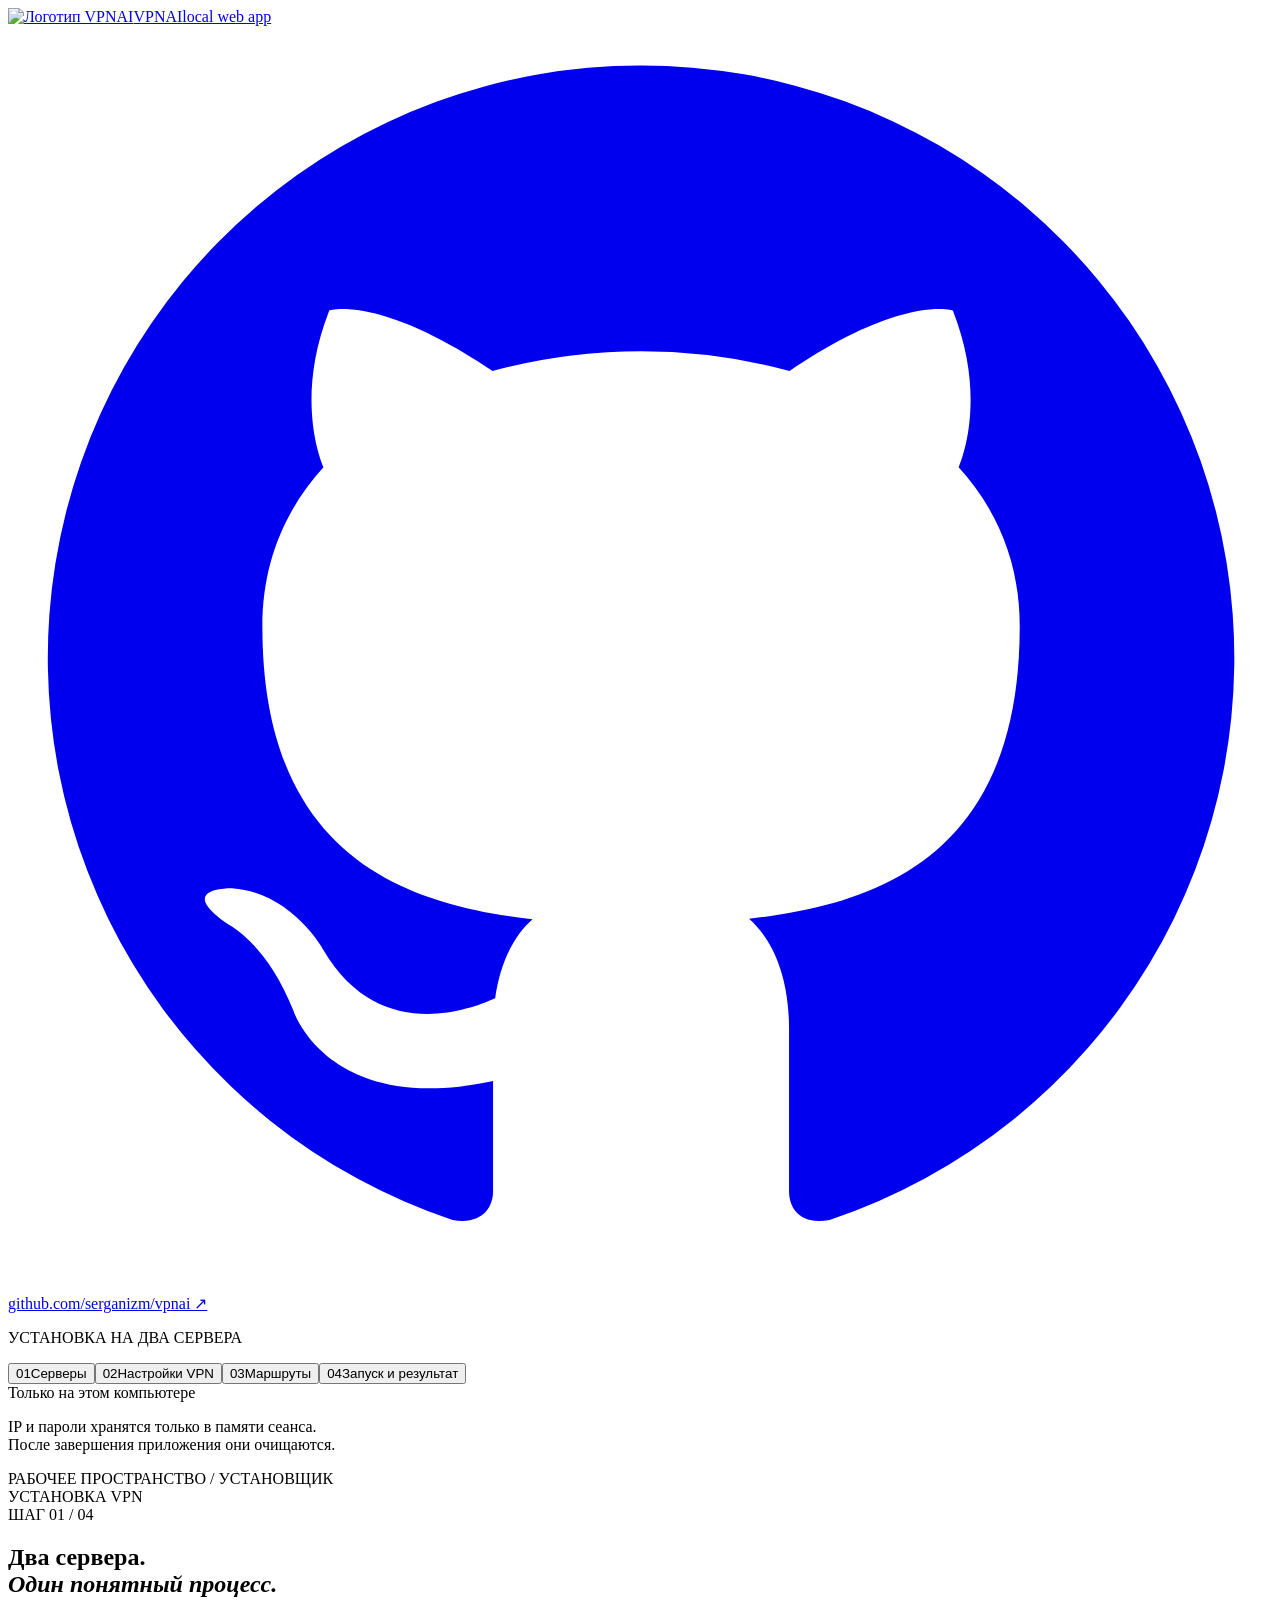
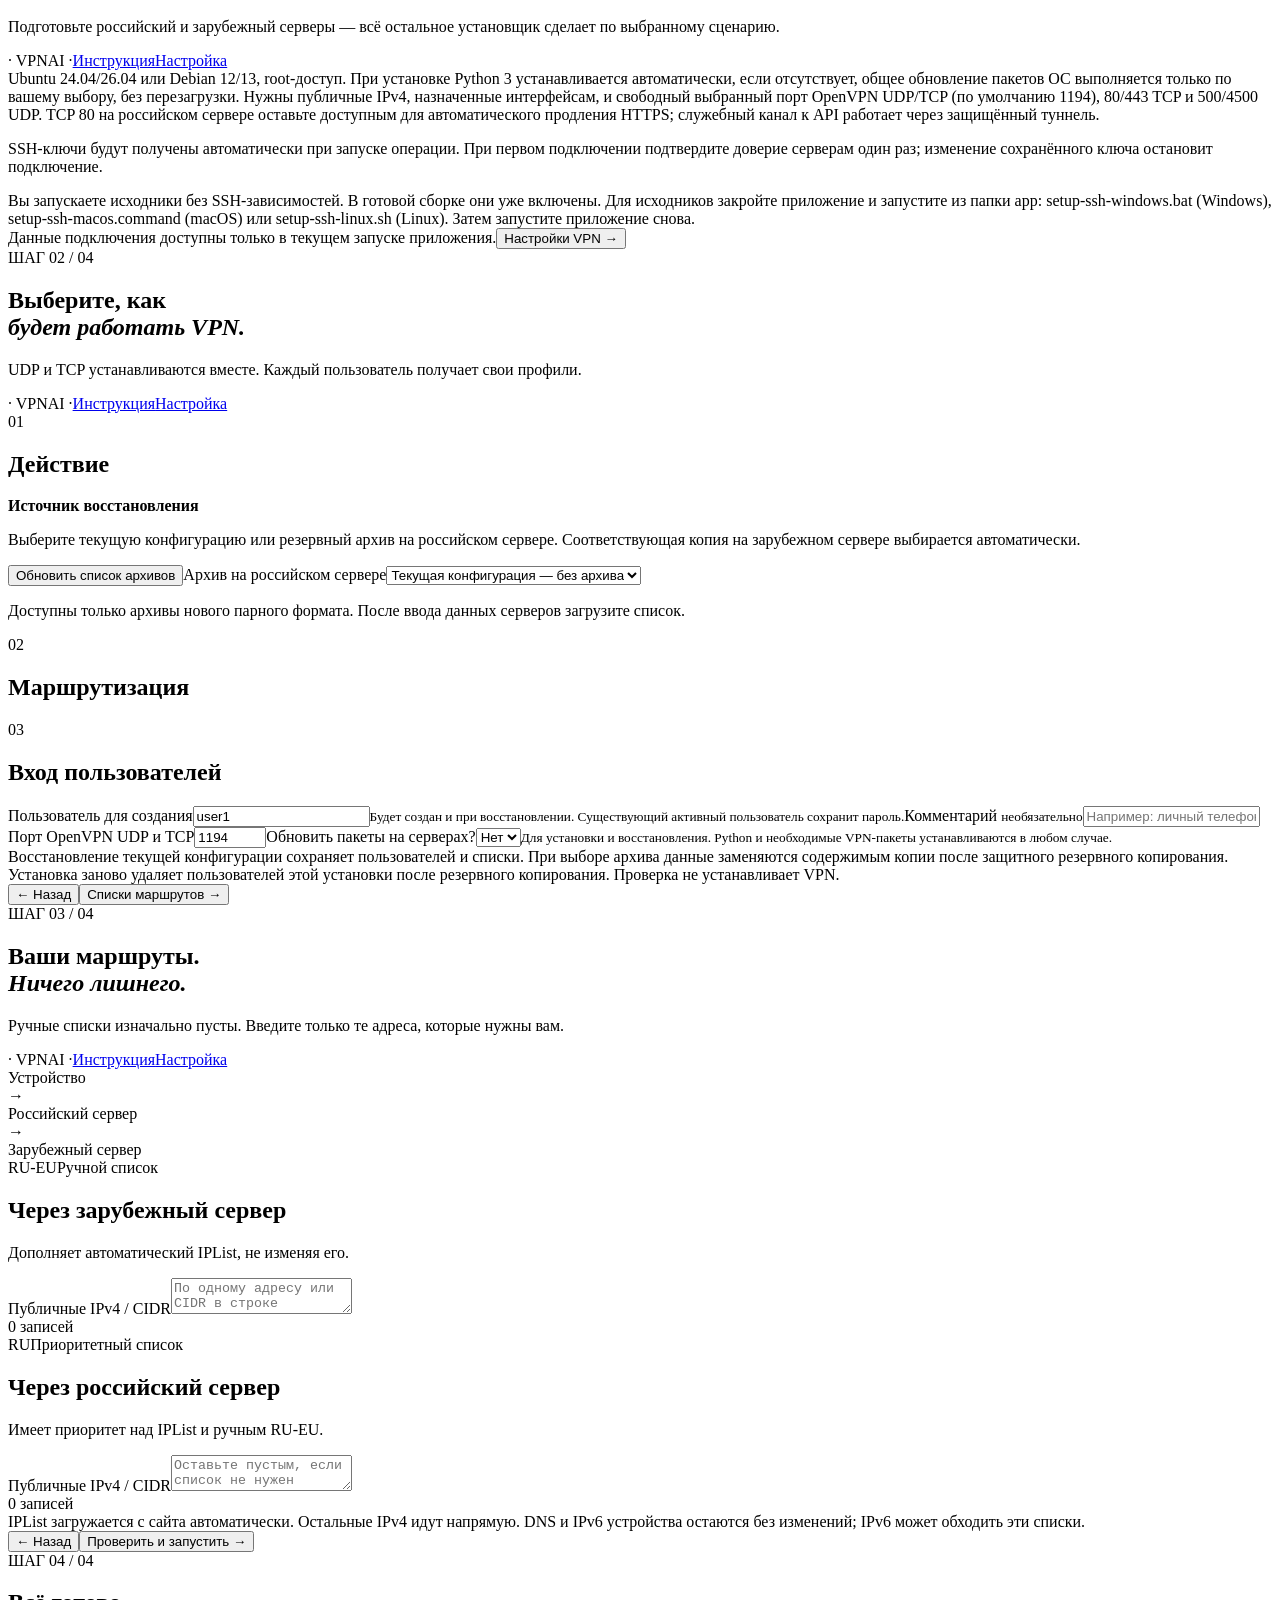
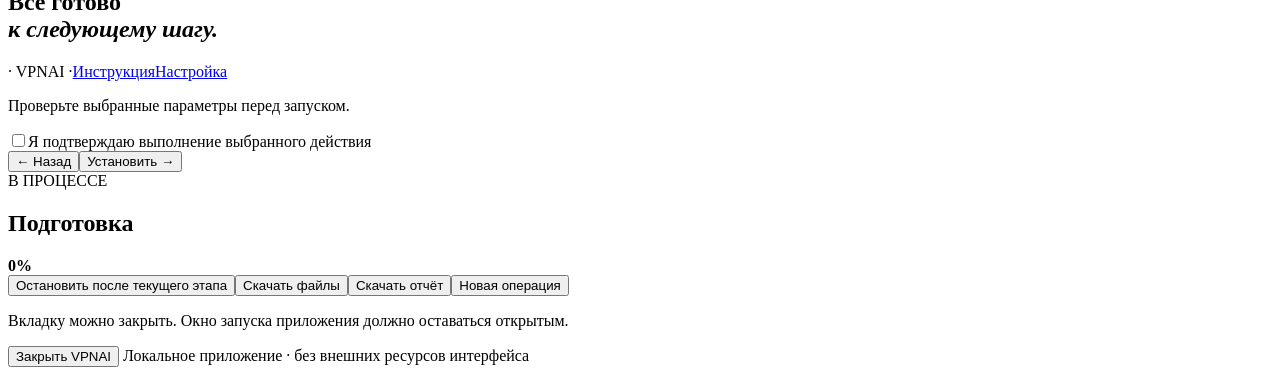
==== app/static/index.html @ 96e4e713 "Add paired backup restore, session-only credentials and refreshed installer UI" ====
<!doctype html>
<html lang="ru"><head><meta charset="UTF-8"><meta name="viewport" content="width=device-width,initial-scale=1"><title>VPNAI · локальный установщик</title><link rel="stylesheet" href="/style.css"><script defer src="/app.js"></script></head>
<body><div class="app"><aside><a class="brand" href="#"><img class="brand-logo" src="/static/logo.jpg" alt="Логотип VPNAI"><span class="brand-copy"><span class="brand-name">VPNAI</span><span class="brand-subtitle">local web app</span></span></a><a class="repository-link" href="https://github.com/serganizm/vpnai" target="_blank" rel="noopener noreferrer"><svg class="github-icon" viewBox="0 0 24 24" aria-hidden="true" focusable="false"><path fill="currentColor" d="M12 .75a11.25 11.25 0 0 0-3.56 21.92c.56.1.77-.24.77-.54v-2.1c-3.13.68-3.79-1.33-3.79-1.33-.51-1.3-1.25-1.65-1.25-1.65-1.02-.7.08-.68.08-.68 1.13.08 1.73 1.16 1.73 1.16 1 1.72 2.63 1.22 3.27.93.1-.73.39-1.22.71-1.5-2.5-.28-5.13-1.25-5.13-5.56 0-1.23.44-2.23 1.16-3.02-.12-.28-.5-1.43.11-2.98 0 0 .95-.3 3.1 1.15a10.8 10.8 0 0 1 5.64 0c2.15-1.46 3.1-1.15 3.1-1.15.61 1.55.23 2.7.11 2.98.72.79 1.16 1.79 1.16 3.02 0 4.32-2.63 5.27-5.14 5.55.4.35.76 1.03.76 2.08v3.1c0 .3.2.65.77.54A11.25 11.25 0 0 0 12 .75Z"/></svg><span>github.com/serganizm/vpnai ↗</span></a><p class="side-caption">УСТАНОВКА НА ДВА СЕРВЕРА</p><nav id="navigation"><button data-page="0" class="nav active"><span>01</span>Серверы</button><button data-page="1" class="nav"><span>02</span>Настройки VPN</button><button data-page="2" class="nav"><span>03</span>Маршруты</button><button data-page="3" class="nav"><span>04</span>Запуск и результат</button></nav><div class="side-bottom"><span class="dot"></span> Только на этом компьютере<p>IP и пароли хранятся только в памяти сеанса.<br>После завершения приложения они очищаются.</p></div></aside>
<main><header><div class="breadcrumb">РАБОЧЕЕ ПРОСТРАНСТВО <span>/</span> УСТАНОВЩИК</div><span id="modeBadge" class="mode-badge">УСТАНОВКА VPN</span></header>
<div id="error" class="error hidden" role="alert"></div>
<section class="page" data-page="0"><div class="eyebrow">ШАГ 01 / 04</div><div class="page-intro"><div class="intro-copy"><h1>Два сервера.<br><em>Один понятный процесс.</em></h1><p class="lead">Подготовьте российский и зарубежный серверы — всё остальное установщик сделает по выбранному сценарию.</p></div><nav class="help-menu" aria-label="Documentation"><span>· VPNAI ·</span><a href="/help" target="_blank" rel="noopener">Инструкция</a><a href="/docs/SETUP.md" target="_blank" rel="noopener">Настройка</a></nav></div>
<div class="server-grid" id="serverCards"></div>
<div id="realNotes"><div class="notice">Ubuntu 24.04/26.04 или Debian 12/13, root-доступ. При установке Python 3 устанавливается автоматически, если отсутствует, общее обновление пакетов ОС выполняется только по вашему выбору, без перезагрузки. Нужны публичные IPv4, назначенные интерфейсам, и свободный выбранный порт OpenVPN UDP/TCP (по умолчанию 1194), 80/443 TCP и 500/4500 UDP. TCP 80 на российском сервере оставьте доступным для автоматического продления HTTPS; служебный канал к API работает через защищённый туннель.</div><div class="fingerprints"><p id="sshTrustStatus">SSH-ключи будут получены автоматически при запуске операции. При первом подключении подтвердите доверие серверам один раз; изменение сохранённого ключа остановит подключение.</p></div><div id="sshMissing" class="notice hidden">Вы запускаете исходники без SSH-зависимостей. В готовой сборке они уже включены. Для исходников закройте приложение и запустите из папки app: setup-ssh-windows.bat (Windows), setup-ssh-macos.command (macOS) или setup-ssh-linux.sh (Linux). Затем запустите приложение снова.</div></div>
<div class="footer-actions"><span>Данные подключения доступны только в текущем запуске приложения.</span><button class="primary next">Настройки VPN <span>→</span></button></div></section>
<section class="page hidden" data-page="1"><div class="eyebrow">ШАГ 02 / 04</div><div class="page-intro"><div class="intro-copy"><h1>Выберите, как<br><em>будет работать VPN.</em></h1><p class="lead">UDP и TCP устанавливаются вместе. Каждый пользователь получает свои профили.</p></div><nav class="help-menu" aria-label="Documentation"><span>· VPNAI ·</span><a href="/help" target="_blank" rel="noopener">Инструкция</a><a href="/docs/SETUP.md" target="_blank" rel="noopener">Настройка</a></nav></div>
<div class="section-title"><span>01</span><h2>Действие</h2></div><div id="actions" class="choice-grid three"></div><div id="restoreOptions" class="notice hidden"><strong>Источник восстановления</strong><p>Выберите текущую конфигурацию или резервный архив на российском сервере. Соответствующая копия на зарубежном сервере выбирается автоматически.</p><button id="loadBackups" type="button" class="secondary">Обновить список архивов</button><label>Архив на российском сервере<select id="restoreBackup"><option value="">Текущая конфигурация — без архива</option></select></label><p id="backupStatus">Доступны только архивы нового парного формата. После ввода данных серверов загрузите список.</p></div>
<div class="section-title"><span>02</span><h2>Маршрутизация</h2></div><div id="routes" class="choice-stack"></div>
<div class="section-title"><span>03</span><h2>Вход пользователей</h2></div><div id="authChoices" class="choice-grid"></div>
<div class="fields two"><label>Пользователь для создания<input id="initialUser" value="user1" autocomplete="off" maxlength="48"><small>Будет создан и при восстановлении. Существующий активный пользователь сохранит пароль.</small></label><label>Комментарий <small>необязательно</small><input id="comment" placeholder="Например: личный телефон" maxlength="200"></label><label>Порт OpenVPN UDP и TCP<input id="vpnPort" type="number" min="1024" max="65535" value="1194"></label><label>Обновить пакеты на серверах?<select id="updatePackages"><option value="no">Нет</option><option value="yes">Да</option></select><small>Для установки и восстановления. Python и необходимые VPN-пакеты устанавливаются в любом случае.</small></label></div>
<div class="notice">Восстановление текущей конфигурации сохраняет пользователей и списки. При выборе архива данные заменяются содержимым копии после защитного резервного копирования. Установка заново удаляет пользователей этой установки после резервного копирования. Проверка не устанавливает VPN.</div><div class="footer-actions"><button class="text-button back">← Назад</button><button class="primary next">Списки маршрутов <span>→</span></button></div></section>
<section class="page hidden" data-page="2"><div class="eyebrow">ШАГ 03 / 04</div><div class="page-intro"><div class="intro-copy"><h1>Ваши маршруты.<br><em>Ничего лишнего.</em></h1><p class="lead">Ручные списки изначально пусты. Введите только те адреса, которые нужны вам.</p></div><nav class="help-menu" aria-label="Documentation"><span>· VPNAI ·</span><a href="/help" target="_blank" rel="noopener">Инструкция</a><a href="/docs/SETUP.md" target="_blank" rel="noopener">Настройка</a></nav></div><div class="route-diagram"><div>Устройство</div><span>→</span><div>Российский сервер</div><span>→</span><div>Зарубежный сервер</div></div><div class="server-grid"><div class="panel"><div class="panel-top"><span class="tag">RU-EU</span><span class="muted">Ручной список</span></div><h2>Через зарубежный сервер</h2><p>Дополняет автоматический IPList, не изменяя его.</p><label>Публичные IPv4 / CIDR<textarea id="euRoutes" spellcheck="false" placeholder="По одному адресу или CIDR в строке"></textarea></label><div class="count" id="euCount">0 записей</div></div><div class="panel"><div class="panel-top"><span class="tag green">RU</span><span class="muted">Приоритетный список</span></div><h2>Через российский сервер</h2><p>Имеет приоритет над IPList и ручным RU-EU.</p><label>Публичные IPv4 / CIDR<textarea id="ruRoutes" spellcheck="false" placeholder="Оставьте пустым, если список не нужен"></textarea></label><div class="count" id="ruCount">0 записей</div></div></div><div class="notice" id="routeNotice">IPList загружается с сайта автоматически. Остальные IPv4 идут напрямую. DNS и IPv6 устройства остаются без изменений; IPv6 может обходить эти списки.</div><div class="footer-actions"><button class="text-button back">← Назад</button><button class="primary next">Проверить и запустить <span>→</span></button></div></section>
<section class="page hidden" data-page="3"><div class="eyebrow">ШАГ 04 / 04</div><div class="page-intro"><div class="intro-copy"><h1>Всё готово<br><em>к следующему шагу.</em></h1></div><nav class="help-menu" aria-label="Documentation"><span>· VPNAI ·</span><a href="/help" target="_blank" rel="noopener">Инструкция</a><a href="/docs/SETUP.md" target="_blank" rel="noopener">Настройка</a></nav></div><p class="lead" id="reviewSubtitle">Проверьте выбранные параметры перед запуском.</p><div id="summary" class="summary"></div><div id="destructive" class="notice danger hidden"><p id="destructiveDescription"></p><label class="check"><input id="confirmation" type="checkbox">Я подтверждаю выполнение выбранного действия</label></div><div id="runControls" class="footer-actions"><button class="text-button back">← Назад</button><button id="start" class="primary">Установить <span>→</span></button></div><div id="progressPanel" class="panel hidden"><div class="progress-head"><div><span id="runBadge" class="pill">В ПРОЦЕССЕ</span><h2 id="phase">Подготовка</h2></div><strong id="percentage">0%</strong></div><div class="progress-track"><div id="progressBar"></div></div><div class="log" id="log" aria-live="polite"></div><div class="result hidden" id="result"></div><div class="result-actions"><button id="cancel" class="secondary">Остановить после текущего этапа</button><button id="download" class="primary hidden">Скачать файлы</button><button id="report" class="secondary hidden">Скачать отчёт</button><button id="again" class="secondary hidden">Новая операция</button></div><p class="muted small">Вкладку можно закрыть. Окно запуска приложения должно оставаться открытым.</p></div></section>
<footer><button id="exitApp" type="button" class="text-button">Закрыть VPNAI</button> <span>Локальное приложение · без внешних ресурсов интерфейса</span></footer></main></div></body></html>
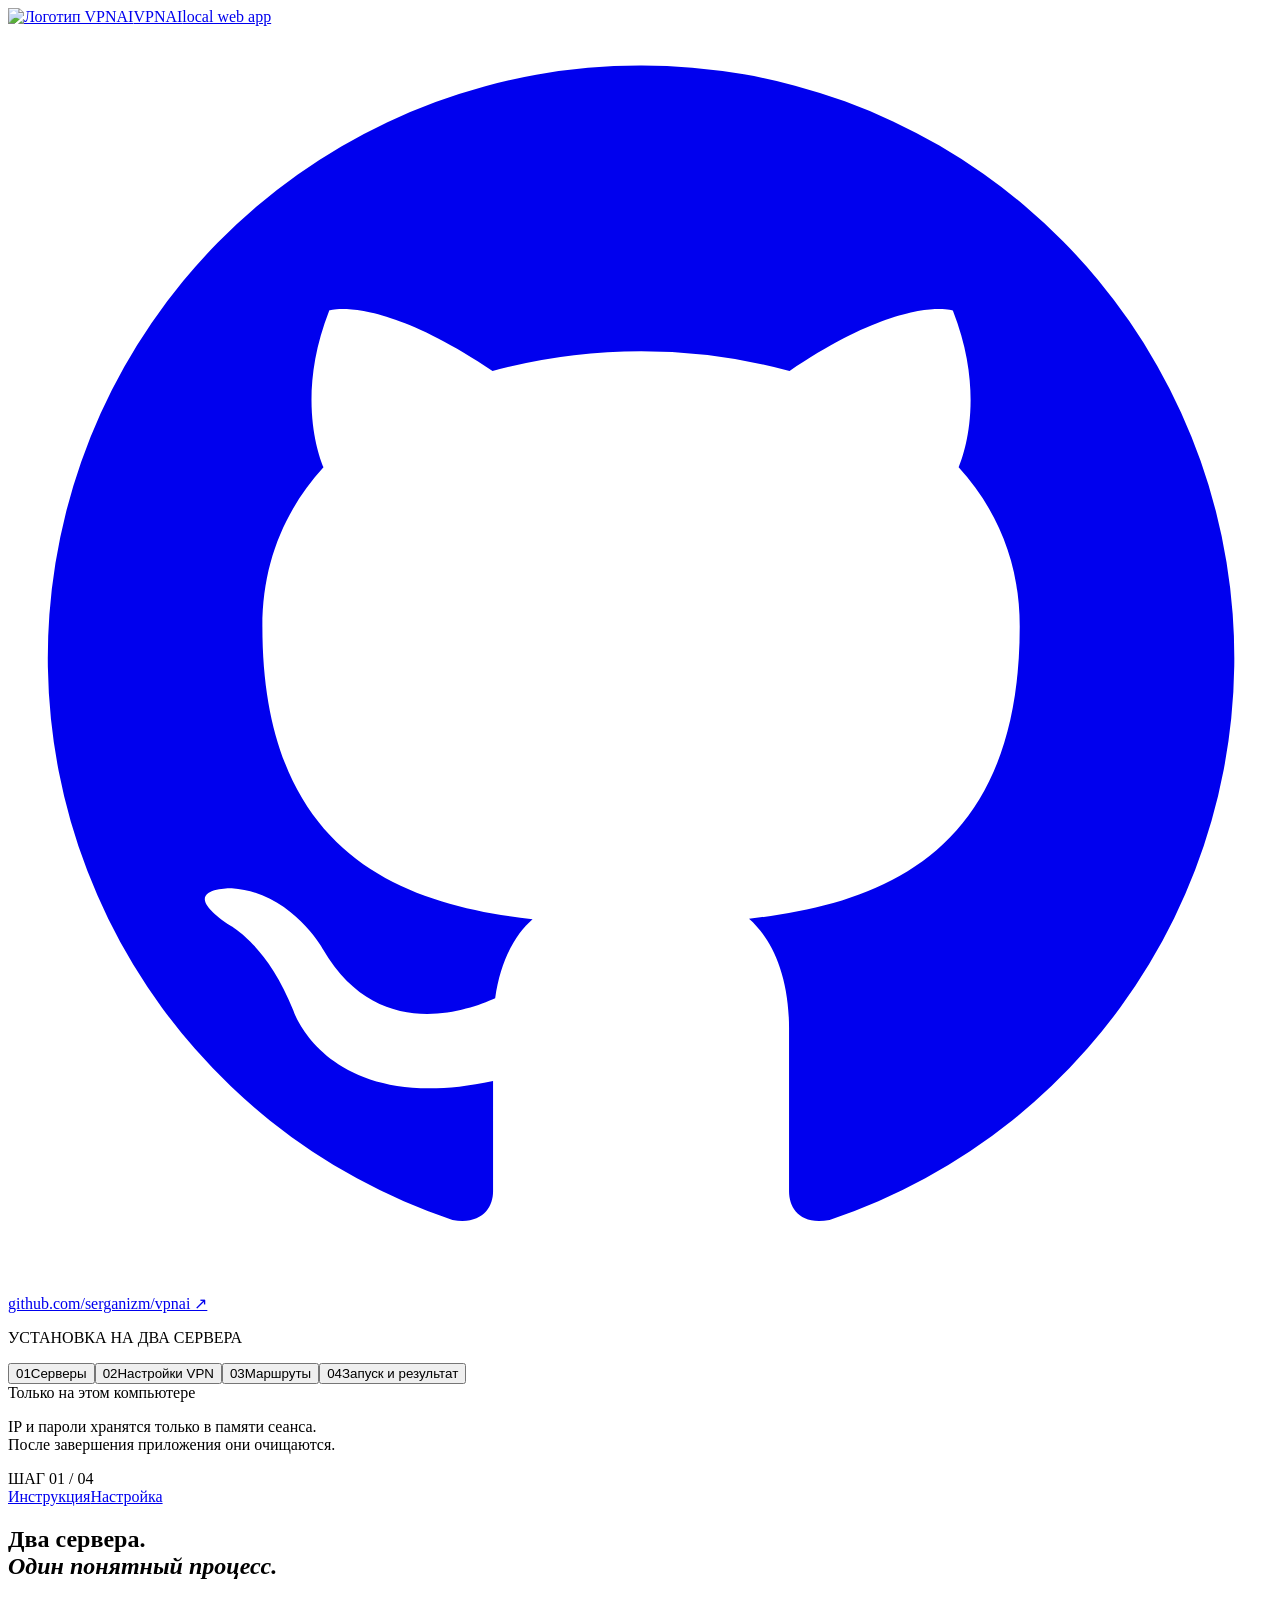
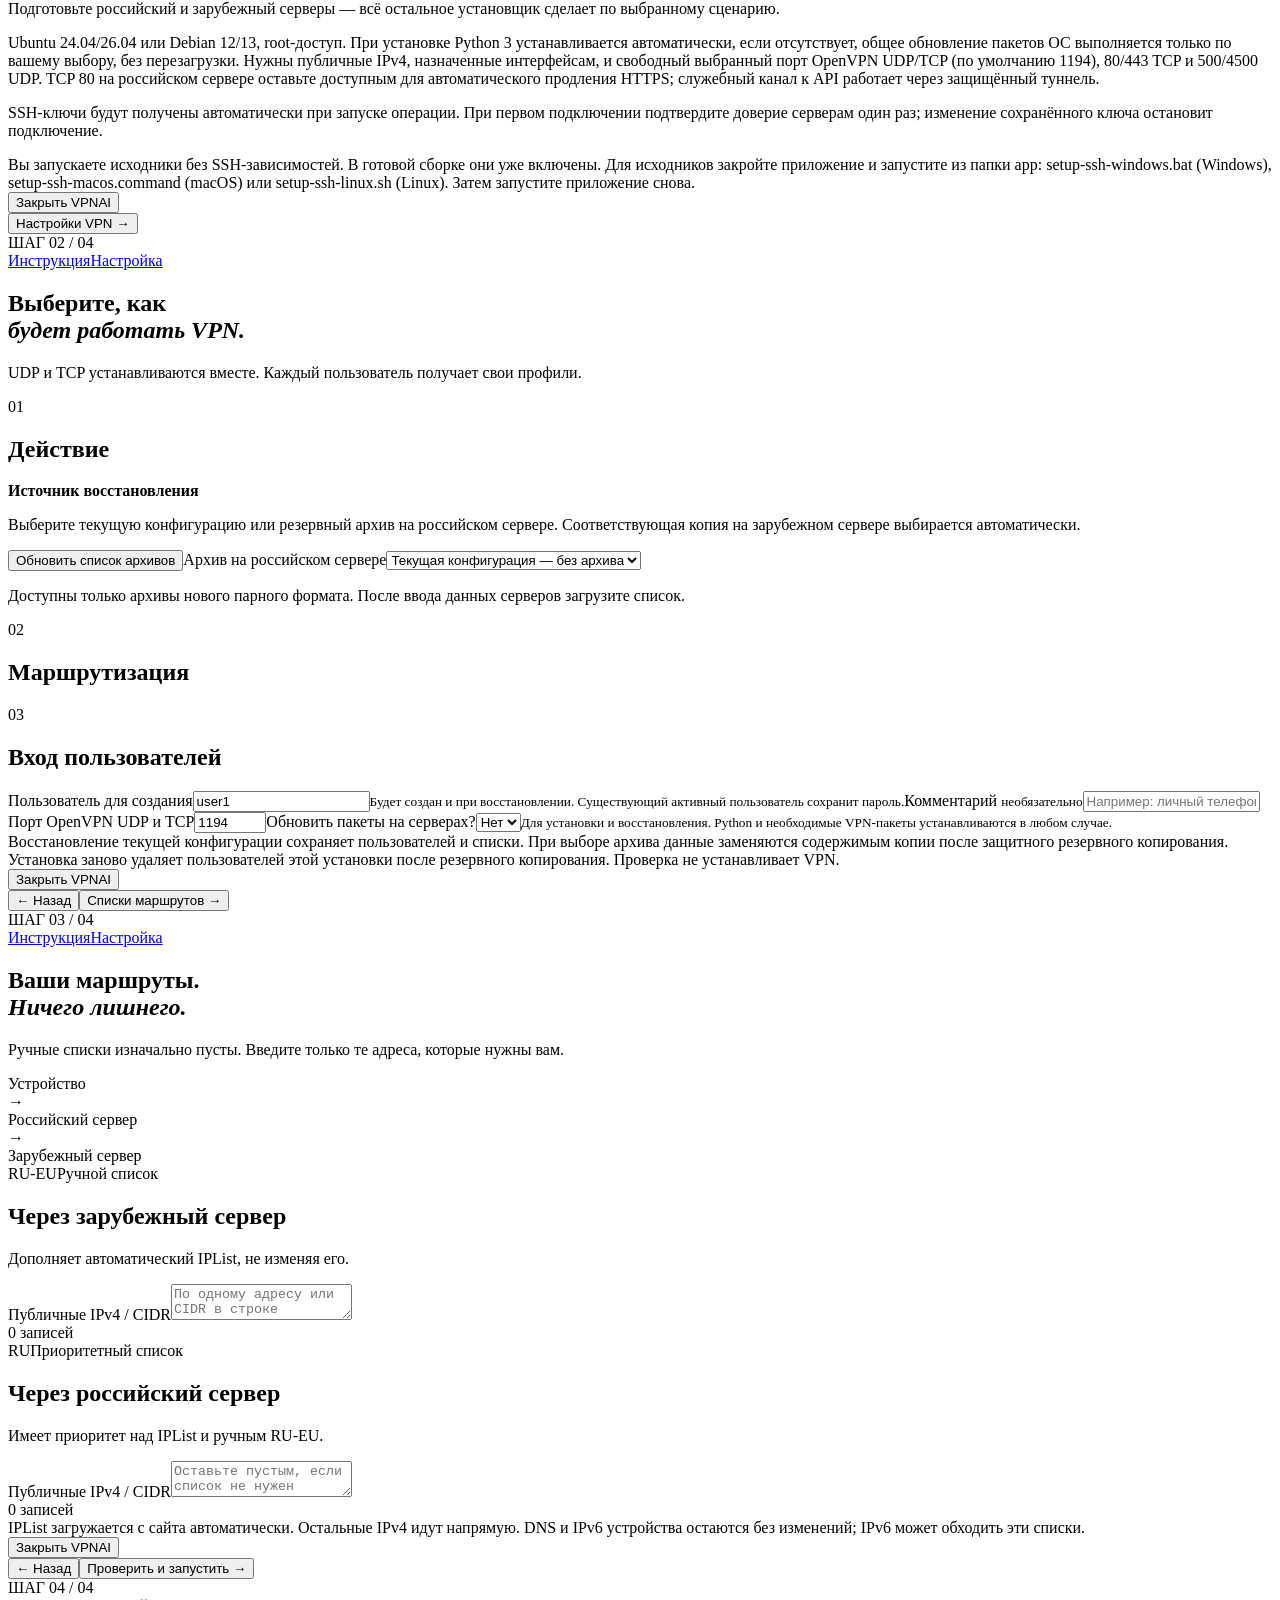
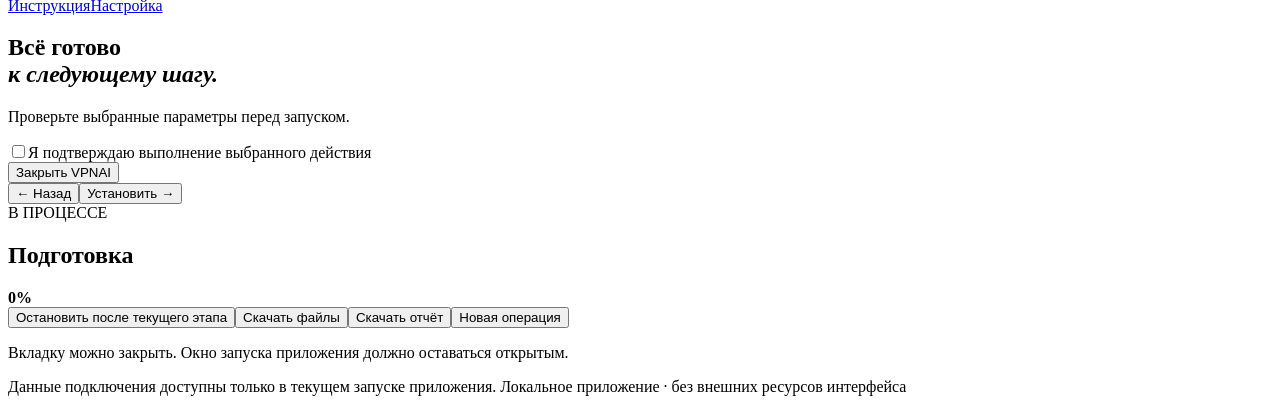
==== commit 76a2b4cc: "Refine installer navigation and dropdown alignment for v0.1.15" ====
--- a/app/static/index.html
+++ b/app/static/index.html
@@ -1,18 +1,18 @@
 <!doctype html>
 <html lang="ru"><head><meta charset="UTF-8"><meta name="viewport" content="width=device-width,initial-scale=1"><title>VPNAI · локальный установщик</title><link rel="stylesheet" href="/style.css"><script defer src="/app.js"></script></head>
 <body><div class="app"><aside><a class="brand" href="#"><img class="brand-logo" src="/static/logo.jpg" alt="Логотип VPNAI"><span class="brand-copy"><span class="brand-name">VPNAI</span><span class="brand-subtitle">local web app</span></span></a><a class="repository-link" href="https://github.com/serganizm/vpnai" target="_blank" rel="noopener noreferrer"><svg class="github-icon" viewBox="0 0 24 24" aria-hidden="true" focusable="false"><path fill="currentColor" d="M12 .75a11.25 11.25 0 0 0-3.56 21.92c.56.1.77-.24.77-.54v-2.1c-3.13.68-3.79-1.33-3.79-1.33-.51-1.3-1.25-1.65-1.25-1.65-1.02-.7.08-.68.08-.68 1.13.08 1.73 1.16 1.73 1.16 1 1.72 2.63 1.22 3.27.93.1-.73.39-1.22.71-1.5-2.5-.28-5.13-1.25-5.13-5.56 0-1.23.44-2.23 1.16-3.02-.12-.28-.5-1.43.11-2.98 0 0 .95-.3 3.1 1.15a10.8 10.8 0 0 1 5.64 0c2.15-1.46 3.1-1.15 3.1-1.15.61 1.55.23 2.7.11 2.98.72.79 1.16 1.79 1.16 3.02 0 4.32-2.63 5.27-5.14 5.55.4.35.76 1.03.76 2.08v3.1c0 .3.2.65.77.54A11.25 11.25 0 0 0 12 .75Z"/></svg><span>github.com/serganizm/vpnai ↗</span></a><p class="side-caption">УСТАНОВКА НА ДВА СЕРВЕРА</p><nav id="navigation"><button data-page="0" class="nav active"><span>01</span>Серверы</button><button data-page="1" class="nav"><span>02</span>Настройки VPN</button><button data-page="2" class="nav"><span>03</span>Маршруты</button><button data-page="3" class="nav"><span>04</span>Запуск и результат</button></nav><div class="side-bottom"><span class="dot"></span> Только на этом компьютере<p>IP и пароли хранятся только в памяти сеанса.<br>После завершения приложения они очищаются.</p></div></aside>
-<main><header><div class="breadcrumb">РАБОЧЕЕ ПРОСТРАНСТВО <span>/</span> УСТАНОВЩИК</div><span id="modeBadge" class="mode-badge">УСТАНОВКА VPN</span></header>
+<main>
 <div id="error" class="error hidden" role="alert"></div>
-<section class="page" data-page="0"><div class="eyebrow">ШАГ 01 / 04</div><div class="page-intro"><div class="intro-copy"><h1>Два сервера.<br><em>Один понятный процесс.</em></h1><p class="lead">Подготовьте российский и зарубежный серверы — всё остальное установщик сделает по выбранному сценарию.</p></div><nav class="help-menu" aria-label="Documentation"><span>· VPNAI ·</span><a href="/help" target="_blank" rel="noopener">Инструкция</a><a href="/docs/SETUP.md" target="_blank" rel="noopener">Настройка</a></nav></div>
+<section class="page" data-page="0"><div class="step-heading"><div class="eyebrow">ШАГ 01 / 04</div><nav class="help-menu" aria-label="Documentation"><a href="/help" target="_blank" rel="noopener">Инструкция</a><a href="/docs/SETUP.md" target="_blank" rel="noopener">Настройка</a></nav></div><div class="page-intro"><div class="intro-copy"><h1>Два сервера.<br><em>Один понятный процесс.</em></h1><p class="lead">Подготовьте российский и зарубежный серверы — всё остальное установщик сделает по выбранному сценарию.</p></div></div>
 <div class="server-grid" id="serverCards"></div>
 <div id="realNotes"><div class="notice">Ubuntu 24.04/26.04 или Debian 12/13, root-доступ. При установке Python 3 устанавливается автоматически, если отсутствует, общее обновление пакетов ОС выполняется только по вашему выбору, без перезагрузки. Нужны публичные IPv4, назначенные интерфейсам, и свободный выбранный порт OpenVPN UDP/TCP (по умолчанию 1194), 80/443 TCP и 500/4500 UDP. TCP 80 на российском сервере оставьте доступным для автоматического продления HTTPS; служебный канал к API работает через защищённый туннель.</div><div class="fingerprints"><p id="sshTrustStatus">SSH-ключи будут получены автоматически при запуске операции. При первом подключении подтвердите доверие серверам один раз; изменение сохранённого ключа остановит подключение.</p></div><div id="sshMissing" class="notice hidden">Вы запускаете исходники без SSH-зависимостей. В готовой сборке они уже включены. Для исходников закройте приложение и запустите из папки app: setup-ssh-windows.bat (Windows), setup-ssh-macos.command (macOS) или setup-ssh-linux.sh (Linux). Затем запустите приложение снова.</div></div>
-<div class="footer-actions"><span>Данные подключения доступны только в текущем запуске приложения.</span><button class="primary next">Настройки VPN <span>→</span></button></div></section>
-<section class="page hidden" data-page="1"><div class="eyebrow">ШАГ 02 / 04</div><div class="page-intro"><div class="intro-copy"><h1>Выберите, как<br><em>будет работать VPN.</em></h1><p class="lead">UDP и TCP устанавливаются вместе. Каждый пользователь получает свои профили.</p></div><nav class="help-menu" aria-label="Documentation"><span>· VPNAI ·</span><a href="/help" target="_blank" rel="noopener">Инструкция</a><a href="/docs/SETUP.md" target="_blank" rel="noopener">Настройка</a></nav></div>
+<div class="footer-actions action-bar"><button id="exitApp" data-exit-app type="button" class="primary exit-button">Закрыть VPNAI</button><div class="action-buttons"><button class="primary next">Настройки VPN <span>→</span></button></div></div></section>
+<section class="page hidden" data-page="1"><div class="step-heading"><div class="eyebrow">ШАГ 02 / 04</div><nav class="help-menu" aria-label="Documentation"><a href="/help" target="_blank" rel="noopener">Инструкция</a><a href="/docs/SETUP.md" target="_blank" rel="noopener">Настройка</a></nav></div><div class="page-intro"><div class="intro-copy"><h1>Выберите, как<br><em>будет работать VPN.</em></h1><p class="lead">UDP и TCP устанавливаются вместе. Каждый пользователь получает свои профили.</p></div></div>
 <div class="section-title"><span>01</span><h2>Действие</h2></div><div id="actions" class="choice-grid three"></div><div id="restoreOptions" class="notice hidden"><strong>Источник восстановления</strong><p>Выберите текущую конфигурацию или резервный архив на российском сервере. Соответствующая копия на зарубежном сервере выбирается автоматически.</p><button id="loadBackups" type="button" class="secondary">Обновить список архивов</button><label>Архив на российском сервере<select id="restoreBackup"><option value="">Текущая конфигурация — без архива</option></select></label><p id="backupStatus">Доступны только архивы нового парного формата. После ввода данных серверов загрузите список.</p></div>
 <div class="section-title"><span>02</span><h2>Маршрутизация</h2></div><div id="routes" class="choice-stack"></div>
 <div class="section-title"><span>03</span><h2>Вход пользователей</h2></div><div id="authChoices" class="choice-grid"></div>
 <div class="fields two"><label>Пользователь для создания<input id="initialUser" value="user1" autocomplete="off" maxlength="48"><small>Будет создан и при восстановлении. Существующий активный пользователь сохранит пароль.</small></label><label>Комментарий <small>необязательно</small><input id="comment" placeholder="Например: личный телефон" maxlength="200"></label><label>Порт OpenVPN UDP и TCP<input id="vpnPort" type="number" min="1024" max="65535" value="1194"></label><label>Обновить пакеты на серверах?<select id="updatePackages"><option value="no">Нет</option><option value="yes">Да</option></select><small>Для установки и восстановления. Python и необходимые VPN-пакеты устанавливаются в любом случае.</small></label></div>
-<div class="notice">Восстановление текущей конфигурации сохраняет пользователей и списки. При выборе архива данные заменяются содержимым копии после защитного резервного копирования. Установка заново удаляет пользователей этой установки после резервного копирования. Проверка не устанавливает VPN.</div><div class="footer-actions"><button class="text-button back">← Назад</button><button class="primary next">Списки маршрутов <span>→</span></button></div></section>
-<section class="page hidden" data-page="2"><div class="eyebrow">ШАГ 03 / 04</div><div class="page-intro"><div class="intro-copy"><h1>Ваши маршруты.<br><em>Ничего лишнего.</em></h1><p class="lead">Ручные списки изначально пусты. Введите только те адреса, которые нужны вам.</p></div><nav class="help-menu" aria-label="Documentation"><span>· VPNAI ·</span><a href="/help" target="_blank" rel="noopener">Инструкция</a><a href="/docs/SETUP.md" target="_blank" rel="noopener">Настройка</a></nav></div><div class="route-diagram"><div>Устройство</div><span>→</span><div>Российский сервер</div><span>→</span><div>Зарубежный сервер</div></div><div class="server-grid"><div class="panel"><div class="panel-top"><span class="tag">RU-EU</span><span class="muted">Ручной список</span></div><h2>Через зарубежный сервер</h2><p>Дополняет автоматический IPList, не изменяя его.</p><label>Публичные IPv4 / CIDR<textarea id="euRoutes" spellcheck="false" placeholder="По одному адресу или CIDR в строке"></textarea></label><div class="count" id="euCount">0 записей</div></div><div class="panel"><div class="panel-top"><span class="tag green">RU</span><span class="muted">Приоритетный список</span></div><h2>Через российский сервер</h2><p>Имеет приоритет над IPList и ручным RU-EU.</p><label>Публичные IPv4 / CIDR<textarea id="ruRoutes" spellcheck="false" placeholder="Оставьте пустым, если список не нужен"></textarea></label><div class="count" id="ruCount">0 записей</div></div></div><div class="notice" id="routeNotice">IPList загружается с сайта автоматически. Остальные IPv4 идут напрямую. DNS и IPv6 устройства остаются без изменений; IPv6 может обходить эти списки.</div><div class="footer-actions"><button class="text-button back">← Назад</button><button class="primary next">Проверить и запустить <span>→</span></button></div></section>
-<section class="page hidden" data-page="3"><div class="eyebrow">ШАГ 04 / 04</div><div class="page-intro"><div class="intro-copy"><h1>Всё готово<br><em>к следующему шагу.</em></h1></div><nav class="help-menu" aria-label="Documentation"><span>· VPNAI ·</span><a href="/help" target="_blank" rel="noopener">Инструкция</a><a href="/docs/SETUP.md" target="_blank" rel="noopener">Настройка</a></nav></div><p class="lead" id="reviewSubtitle">Проверьте выбранные параметры перед запуском.</p><div id="summary" class="summary"></div><div id="destructive" class="notice danger hidden"><p id="destructiveDescription"></p><label class="check"><input id="confirmation" type="checkbox">Я подтверждаю выполнение выбранного действия</label></div><div id="runControls" class="footer-actions"><button class="text-button back">← Назад</button><button id="start" class="primary">Установить <span>→</span></button></div><div id="progressPanel" class="panel hidden"><div class="progress-head"><div><span id="runBadge" class="pill">В ПРОЦЕССЕ</span><h2 id="phase">Подготовка</h2></div><strong id="percentage">0%</strong></div><div class="progress-track"><div id="progressBar"></div></div><div class="log" id="log" aria-live="polite"></div><div class="result hidden" id="result"></div><div class="result-actions"><button id="cancel" class="secondary">Остановить после текущего этапа</button><button id="download" class="primary hidden">Скачать файлы</button><button id="report" class="secondary hidden">Скачать отчёт</button><button id="again" class="secondary hidden">Новая операция</button></div><p class="muted small">Вкладку можно закрыть. Окно запуска приложения должно оставаться открытым.</p></div></section>
-<footer><button id="exitApp" type="button" class="text-button">Закрыть VPNAI</button> <span>Локальное приложение · без внешних ресурсов интерфейса</span></footer></main></div></body></html>
+<div class="notice">Восстановление текущей конфигурации сохраняет пользователей и списки. При выборе архива данные заменяются содержимым копии после защитного резервного копирования. Установка заново удаляет пользователей этой установки после резервного копирования. Проверка не устанавливает VPN.</div><div class="footer-actions action-bar"><button data-exit-app type="button" class="primary exit-button">Закрыть VPNAI</button><div class="action-buttons"><button class="primary back">← Назад</button><button class="primary next">Списки маршрутов <span>→</span></button></div></div></section>
+<section class="page hidden" data-page="2"><div class="step-heading"><div class="eyebrow">ШАГ 03 / 04</div><nav class="help-menu" aria-label="Documentation"><a href="/help" target="_blank" rel="noopener">Инструкция</a><a href="/docs/SETUP.md" target="_blank" rel="noopener">Настройка</a></nav></div><div class="page-intro"><div class="intro-copy"><h1>Ваши маршруты.<br><em>Ничего лишнего.</em></h1><p class="lead">Ручные списки изначально пусты. Введите только те адреса, которые нужны вам.</p></div></div><div class="route-diagram"><div>Устройство</div><span>→</span><div>Российский сервер</div><span>→</span><div>Зарубежный сервер</div></div><div class="server-grid"><div class="panel"><div class="panel-top"><span class="tag">RU-EU</span><span class="muted">Ручной список</span></div><h2>Через зарубежный сервер</h2><p>Дополняет автоматический IPList, не изменяя его.</p><label>Публичные IPv4 / CIDR<textarea id="euRoutes" spellcheck="false" placeholder="По одному адресу или CIDR в строке"></textarea></label><div class="count" id="euCount">0 записей</div></div><div class="panel"><div class="panel-top"><span class="tag green">RU</span><span class="muted">Приоритетный список</span></div><h2>Через российский сервер</h2><p>Имеет приоритет над IPList и ручным RU-EU.</p><label>Публичные IPv4 / CIDR<textarea id="ruRoutes" spellcheck="false" placeholder="Оставьте пустым, если список не нужен"></textarea></label><div class="count" id="ruCount">0 записей</div></div></div><div class="notice" id="routeNotice">IPList загружается с сайта автоматически. Остальные IPv4 идут напрямую. DNS и IPv6 устройства остаются без изменений; IPv6 может обходить эти списки.</div><div class="footer-actions action-bar"><button data-exit-app type="button" class="primary exit-button">Закрыть VPNAI</button><div class="action-buttons"><button class="primary back">← Назад</button><button class="primary next">Проверить и запустить <span>→</span></button></div></div></section>
+<section class="page hidden" data-page="3"><div class="step-heading"><div class="eyebrow">ШАГ 04 / 04</div><nav class="help-menu" aria-label="Documentation"><a href="/help" target="_blank" rel="noopener">Инструкция</a><a href="/docs/SETUP.md" target="_blank" rel="noopener">Настройка</a></nav></div><div class="page-intro"><div class="intro-copy"><h1>Всё готово<br><em>к следующему шагу.</em></h1></div></div><p class="lead" id="reviewSubtitle">Проверьте выбранные параметры перед запуском.</p><div id="summary" class="summary"></div><div id="destructive" class="notice danger hidden"><p id="destructiveDescription"></p><label class="check"><input id="confirmation" type="checkbox">Я подтверждаю выполнение выбранного действия</label></div><div class="footer-actions action-bar"><button data-exit-app type="button" class="primary exit-button">Закрыть VPNAI</button><div id="runControls" class="action-buttons"><button class="primary back">← Назад</button><button id="start" class="primary">Установить <span>→</span></button></div></div><div id="progressPanel" class="panel hidden"><div class="progress-head"><div><span id="runBadge" class="pill">В ПРОЦЕССЕ</span><h2 id="phase">Подготовка</h2></div><strong id="percentage">0%</strong></div><div class="progress-track"><div id="progressBar"></div></div><div class="log" id="log" aria-live="polite"></div><div class="result hidden" id="result"></div><div class="result-actions"><button id="cancel" class="secondary">Остановить после текущего этапа</button><button id="download" class="primary hidden">Скачать файлы</button><button id="report" class="secondary hidden">Скачать отчёт</button><button id="again" class="secondary hidden">Новая операция</button></div><p class="muted small">Вкладку можно закрыть. Окно запуска приложения должно оставаться открытым.</p></div></section>
+<footer><span class="session-note">Данные подключения доступны только в текущем запуске приложения.</span> <span>Локальное приложение · без внешних ресурсов интерфейса</span></footer></main></div></body></html>
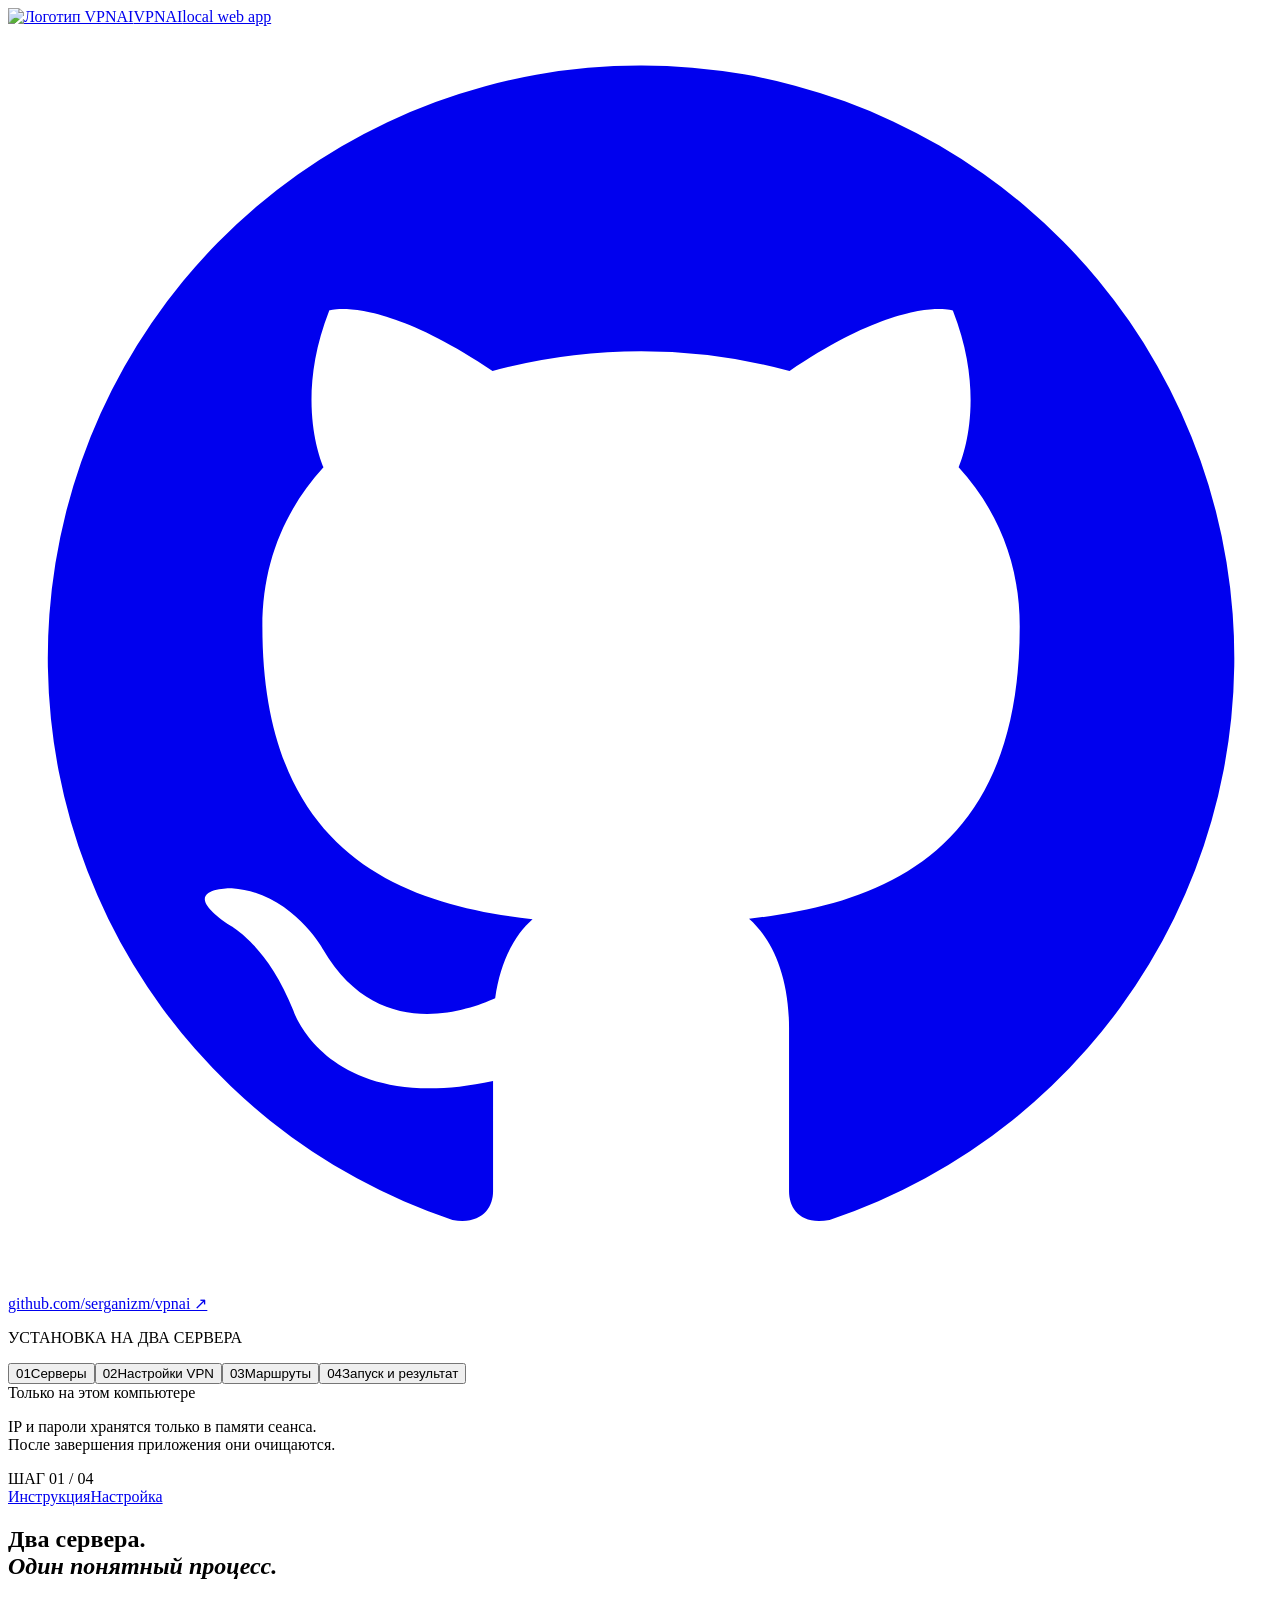
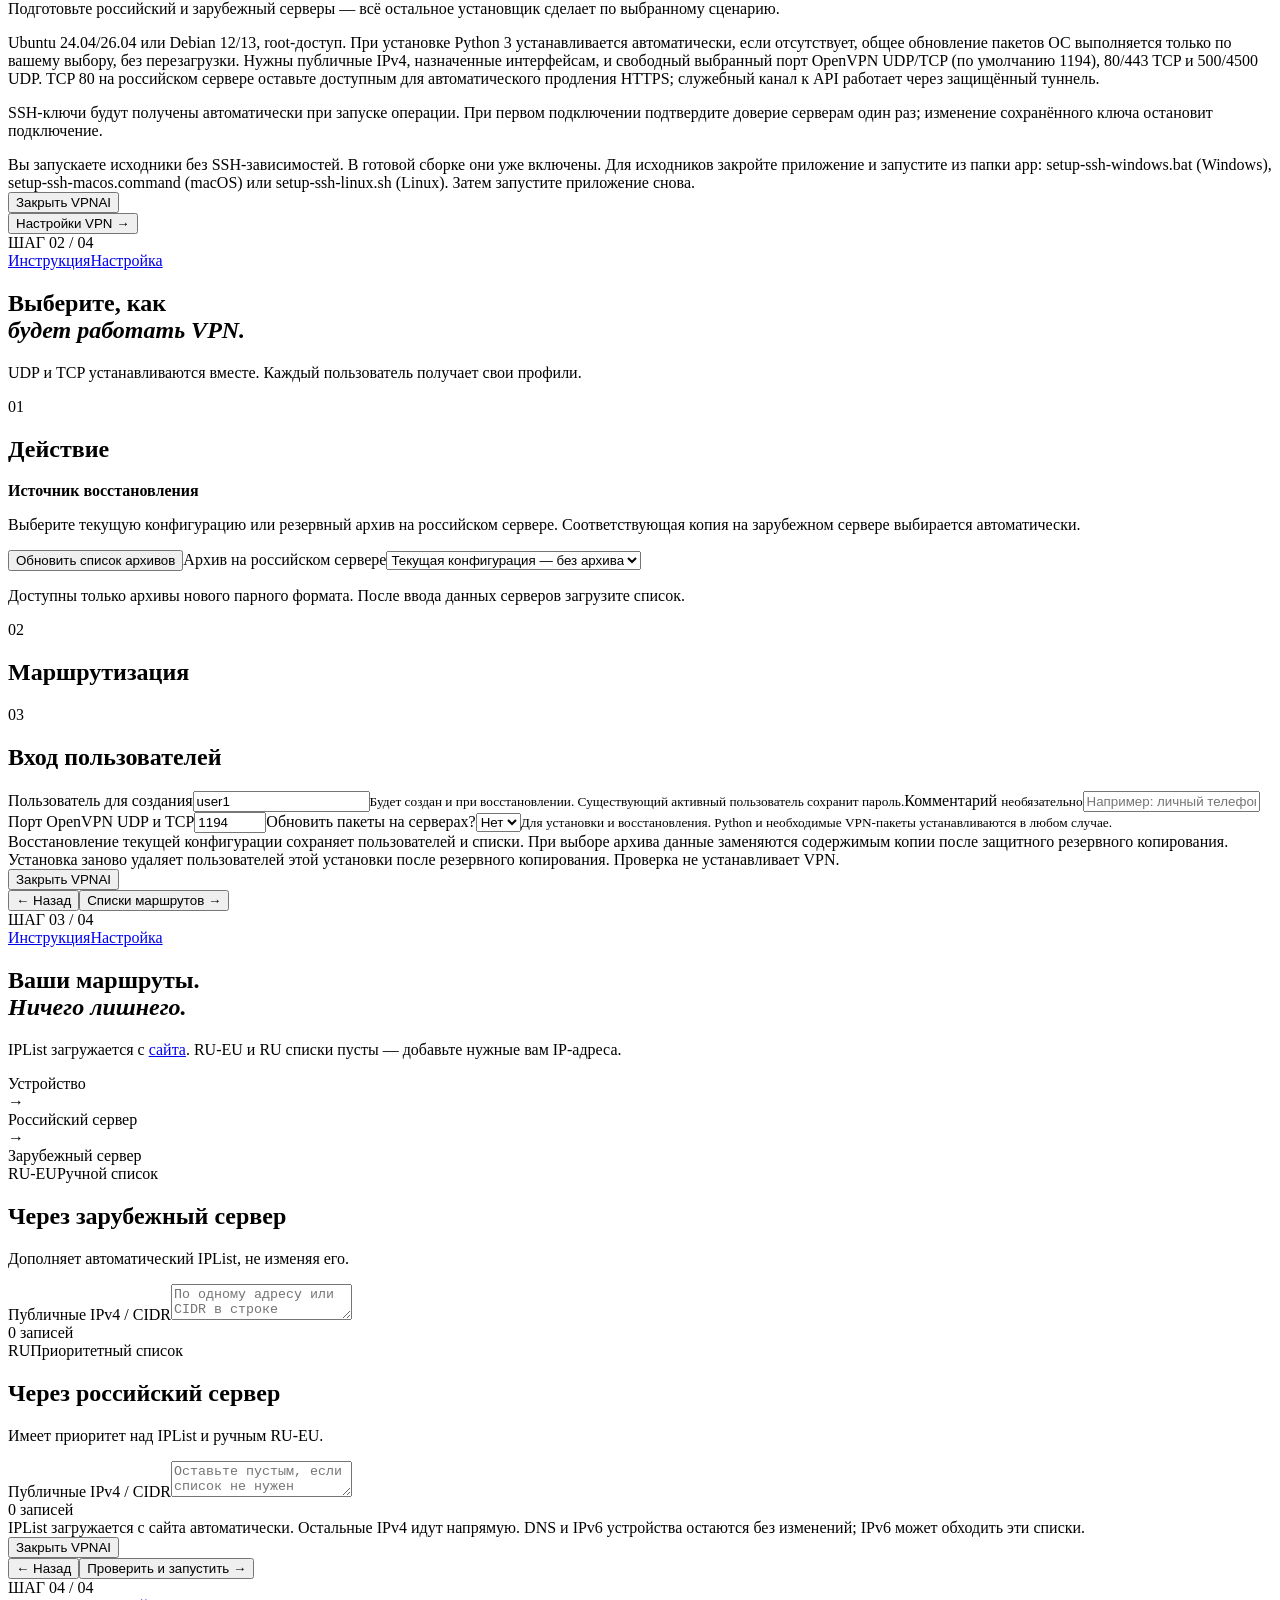
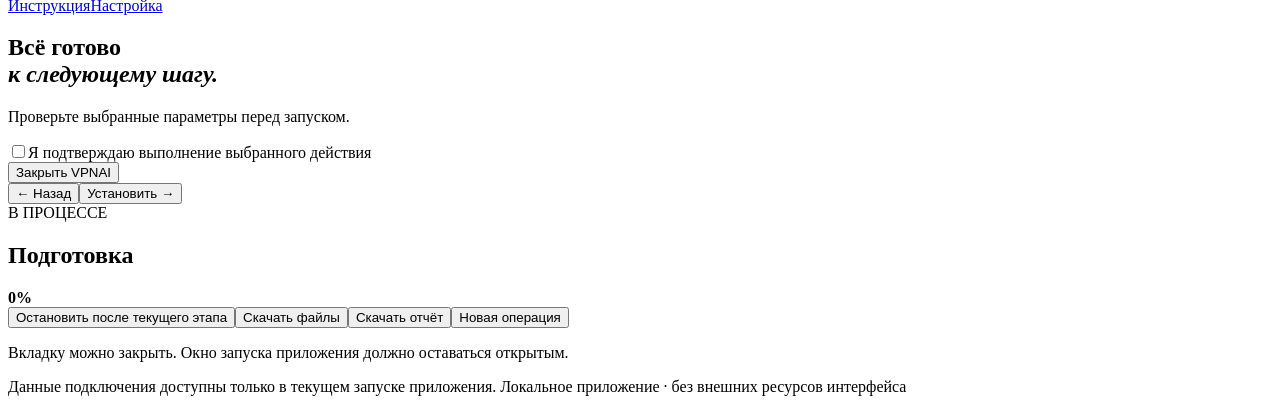
==== commit 7face2f7: "Update route guidance and single-line captions for v0.1.16" ====
--- a/app/static/index.html
+++ b/app/static/index.html
@@ -13,6 +13,6 @@
 <div class="section-title"><span>03</span><h2>Вход пользователей</h2></div><div id="authChoices" class="choice-grid"></div>
 <div class="fields two"><label>Пользователь для создания<input id="initialUser" value="user1" autocomplete="off" maxlength="48"><small>Будет создан и при восстановлении. Существующий активный пользователь сохранит пароль.</small></label><label>Комментарий <small>необязательно</small><input id="comment" placeholder="Например: личный телефон" maxlength="200"></label><label>Порт OpenVPN UDP и TCP<input id="vpnPort" type="number" min="1024" max="65535" value="1194"></label><label>Обновить пакеты на серверах?<select id="updatePackages"><option value="no">Нет</option><option value="yes">Да</option></select><small>Для установки и восстановления. Python и необходимые VPN-пакеты устанавливаются в любом случае.</small></label></div>
 <div class="notice">Восстановление текущей конфигурации сохраняет пользователей и списки. При выборе архива данные заменяются содержимым копии после защитного резервного копирования. Установка заново удаляет пользователей этой установки после резервного копирования. Проверка не устанавливает VPN.</div><div class="footer-actions action-bar"><button data-exit-app type="button" class="primary exit-button">Закрыть VPNAI</button><div class="action-buttons"><button class="primary back">← Назад</button><button class="primary next">Списки маршрутов <span>→</span></button></div></div></section>
-<section class="page hidden" data-page="2"><div class="step-heading"><div class="eyebrow">ШАГ 03 / 04</div><nav class="help-menu" aria-label="Documentation"><a href="/help" target="_blank" rel="noopener">Инструкция</a><a href="/docs/SETUP.md" target="_blank" rel="noopener">Настройка</a></nav></div><div class="page-intro"><div class="intro-copy"><h1>Ваши маршруты.<br><em>Ничего лишнего.</em></h1><p class="lead">Ручные списки изначально пусты. Введите только те адреса, которые нужны вам.</p></div></div><div class="route-diagram"><div>Устройство</div><span>→</span><div>Российский сервер</div><span>→</span><div>Зарубежный сервер</div></div><div class="server-grid"><div class="panel"><div class="panel-top"><span class="tag">RU-EU</span><span class="muted">Ручной список</span></div><h2>Через зарубежный сервер</h2><p>Дополняет автоматический IPList, не изменяя его.</p><label>Публичные IPv4 / CIDR<textarea id="euRoutes" spellcheck="false" placeholder="По одному адресу или CIDR в строке"></textarea></label><div class="count" id="euCount">0 записей</div></div><div class="panel"><div class="panel-top"><span class="tag green">RU</span><span class="muted">Приоритетный список</span></div><h2>Через российский сервер</h2><p>Имеет приоритет над IPList и ручным RU-EU.</p><label>Публичные IPv4 / CIDR<textarea id="ruRoutes" spellcheck="false" placeholder="Оставьте пустым, если список не нужен"></textarea></label><div class="count" id="ruCount">0 записей</div></div></div><div class="notice" id="routeNotice">IPList загружается с сайта автоматически. Остальные IPv4 идут напрямую. DNS и IPv6 устройства остаются без изменений; IPv6 может обходить эти списки.</div><div class="footer-actions action-bar"><button data-exit-app type="button" class="primary exit-button">Закрыть VPNAI</button><div class="action-buttons"><button class="primary back">← Назад</button><button class="primary next">Проверить и запустить <span>→</span></button></div></div></section>
+<section class="page hidden" data-page="2"><div class="step-heading"><div class="eyebrow">ШАГ 03 / 04</div><nav class="help-menu" aria-label="Documentation"><a href="/help" target="_blank" rel="noopener">Инструкция</a><a href="/docs/SETUP.md" target="_blank" rel="noopener">Настройка</a></nav></div><div class="page-intro"><div class="intro-copy"><h1>Ваши маршруты.<br><em>Ничего лишнего.</em></h1><p class="lead">IPList загружается с <a class="source-link" href="https://iplist.opencck.org/ru/" target="_blank" rel="noopener noreferrer">сайта</a>. RU-EU и RU списки пусты — добавьте нужные вам IP-адреса.</p></div></div><div class="route-diagram"><div>Устройство</div><span>→</span><div>Российский сервер</div><span>→</span><div>Зарубежный сервер</div></div><div class="server-grid"><div class="panel"><div class="panel-top"><span class="tag">RU-EU</span><span class="muted">Ручной список</span></div><h2>Через зарубежный сервер</h2><p>Дополняет автоматический IPList, не изменяя его.</p><label>Публичные IPv4 / CIDR<textarea id="euRoutes" spellcheck="false" placeholder="По одному адресу или CIDR в строке"></textarea></label><div class="count" id="euCount">0 записей</div></div><div class="panel"><div class="panel-top"><span class="tag green">RU</span><span class="muted">Приоритетный список</span></div><h2>Через российский сервер</h2><p>Имеет приоритет над IPList и ручным RU-EU.</p><label>Публичные IPv4 / CIDR<textarea id="ruRoutes" spellcheck="false" placeholder="Оставьте пустым, если список не нужен"></textarea></label><div class="count" id="ruCount">0 записей</div></div></div><div class="notice" id="routeNotice">IPList загружается с сайта автоматически. Остальные IPv4 идут напрямую. DNS и IPv6 устройства остаются без изменений; IPv6 может обходить эти списки.</div><div class="footer-actions action-bar"><button data-exit-app type="button" class="primary exit-button">Закрыть VPNAI</button><div class="action-buttons"><button class="primary back">← Назад</button><button class="primary next">Проверить и запустить <span>→</span></button></div></div></section>
 <section class="page hidden" data-page="3"><div class="step-heading"><div class="eyebrow">ШАГ 04 / 04</div><nav class="help-menu" aria-label="Documentation"><a href="/help" target="_blank" rel="noopener">Инструкция</a><a href="/docs/SETUP.md" target="_blank" rel="noopener">Настройка</a></nav></div><div class="page-intro"><div class="intro-copy"><h1>Всё готово<br><em>к следующему шагу.</em></h1></div></div><p class="lead" id="reviewSubtitle">Проверьте выбранные параметры перед запуском.</p><div id="summary" class="summary"></div><div id="destructive" class="notice danger hidden"><p id="destructiveDescription"></p><label class="check"><input id="confirmation" type="checkbox">Я подтверждаю выполнение выбранного действия</label></div><div class="footer-actions action-bar"><button data-exit-app type="button" class="primary exit-button">Закрыть VPNAI</button><div id="runControls" class="action-buttons"><button class="primary back">← Назад</button><button id="start" class="primary">Установить <span>→</span></button></div></div><div id="progressPanel" class="panel hidden"><div class="progress-head"><div><span id="runBadge" class="pill">В ПРОЦЕССЕ</span><h2 id="phase">Подготовка</h2></div><strong id="percentage">0%</strong></div><div class="progress-track"><div id="progressBar"></div></div><div class="log" id="log" aria-live="polite"></div><div class="result hidden" id="result"></div><div class="result-actions"><button id="cancel" class="secondary">Остановить после текущего этапа</button><button id="download" class="primary hidden">Скачать файлы</button><button id="report" class="secondary hidden">Скачать отчёт</button><button id="again" class="secondary hidden">Новая операция</button></div><p class="muted small">Вкладку можно закрыть. Окно запуска приложения должно оставаться открытым.</p></div></section>
 <footer><span class="session-note">Данные подключения доступны только в текущем запуске приложения.</span> <span>Локальное приложение · без внешних ресурсов интерфейса</span></footer></main></div></body></html>
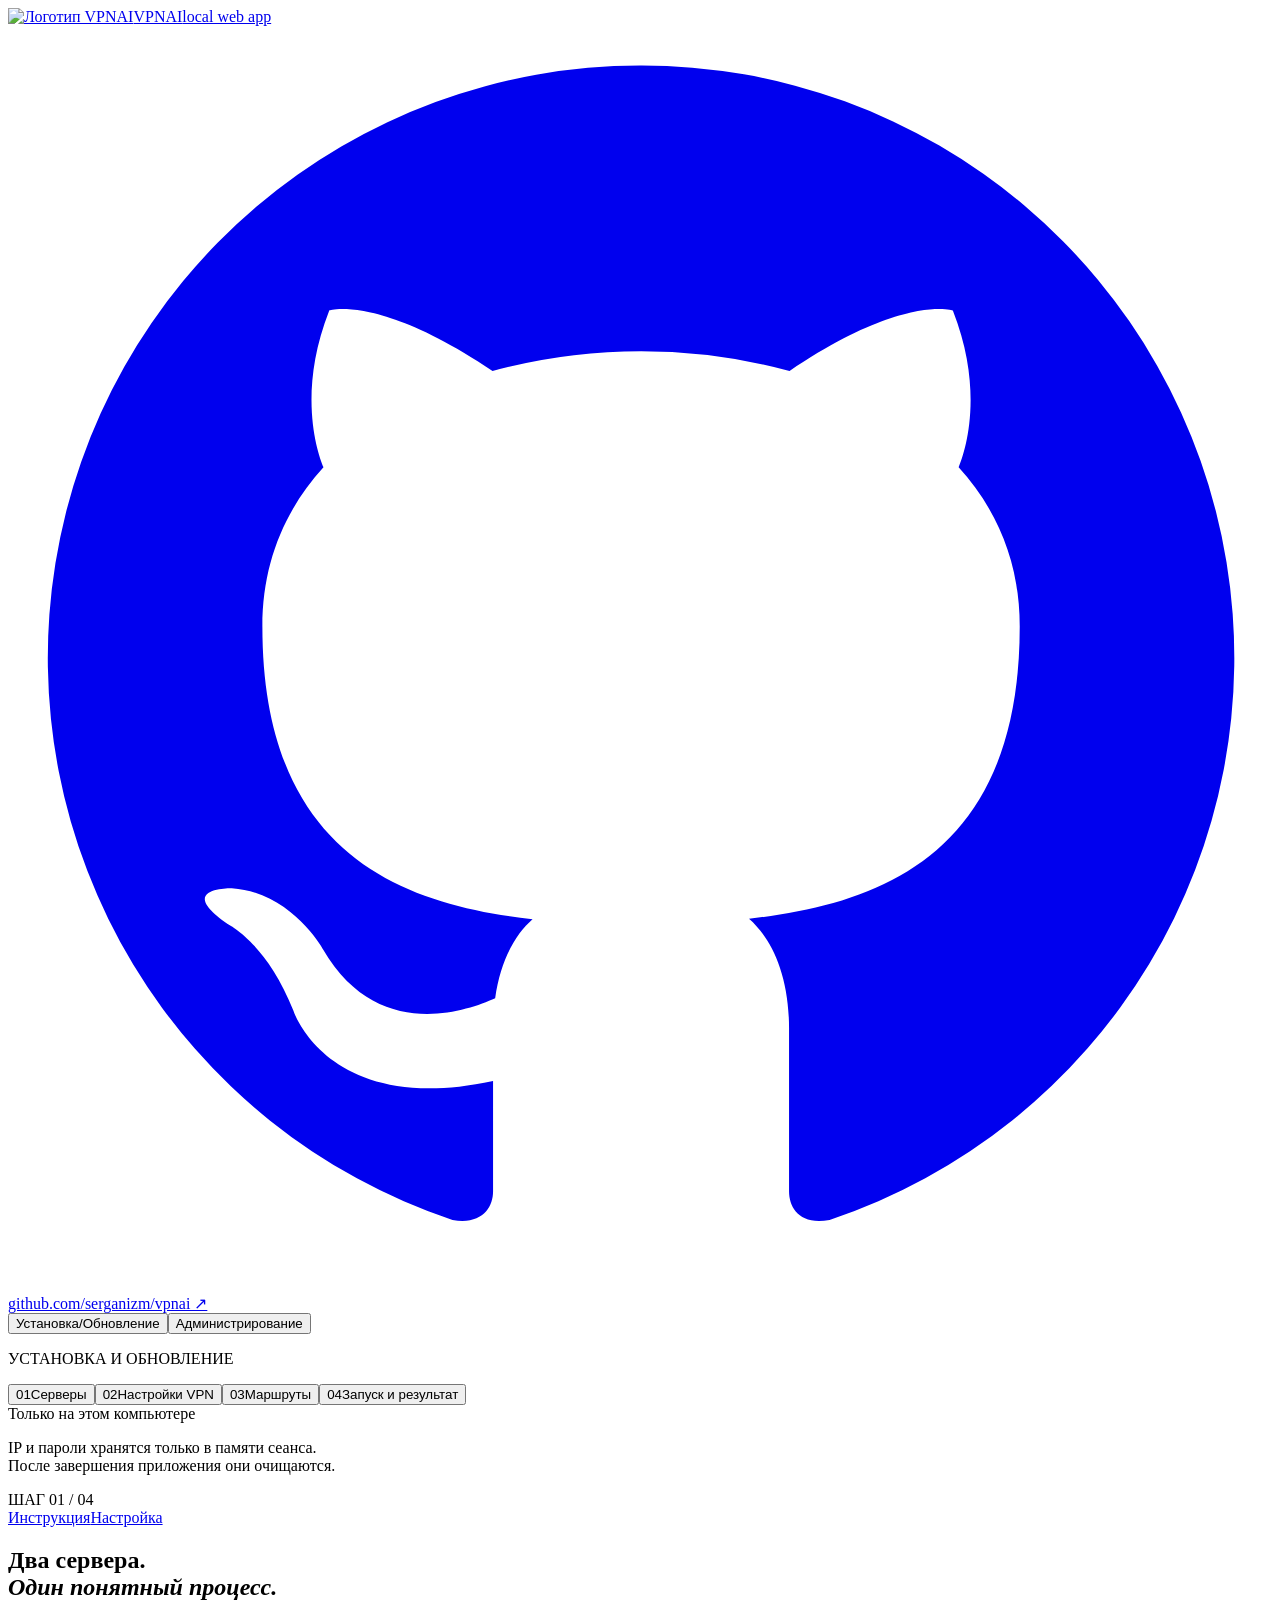
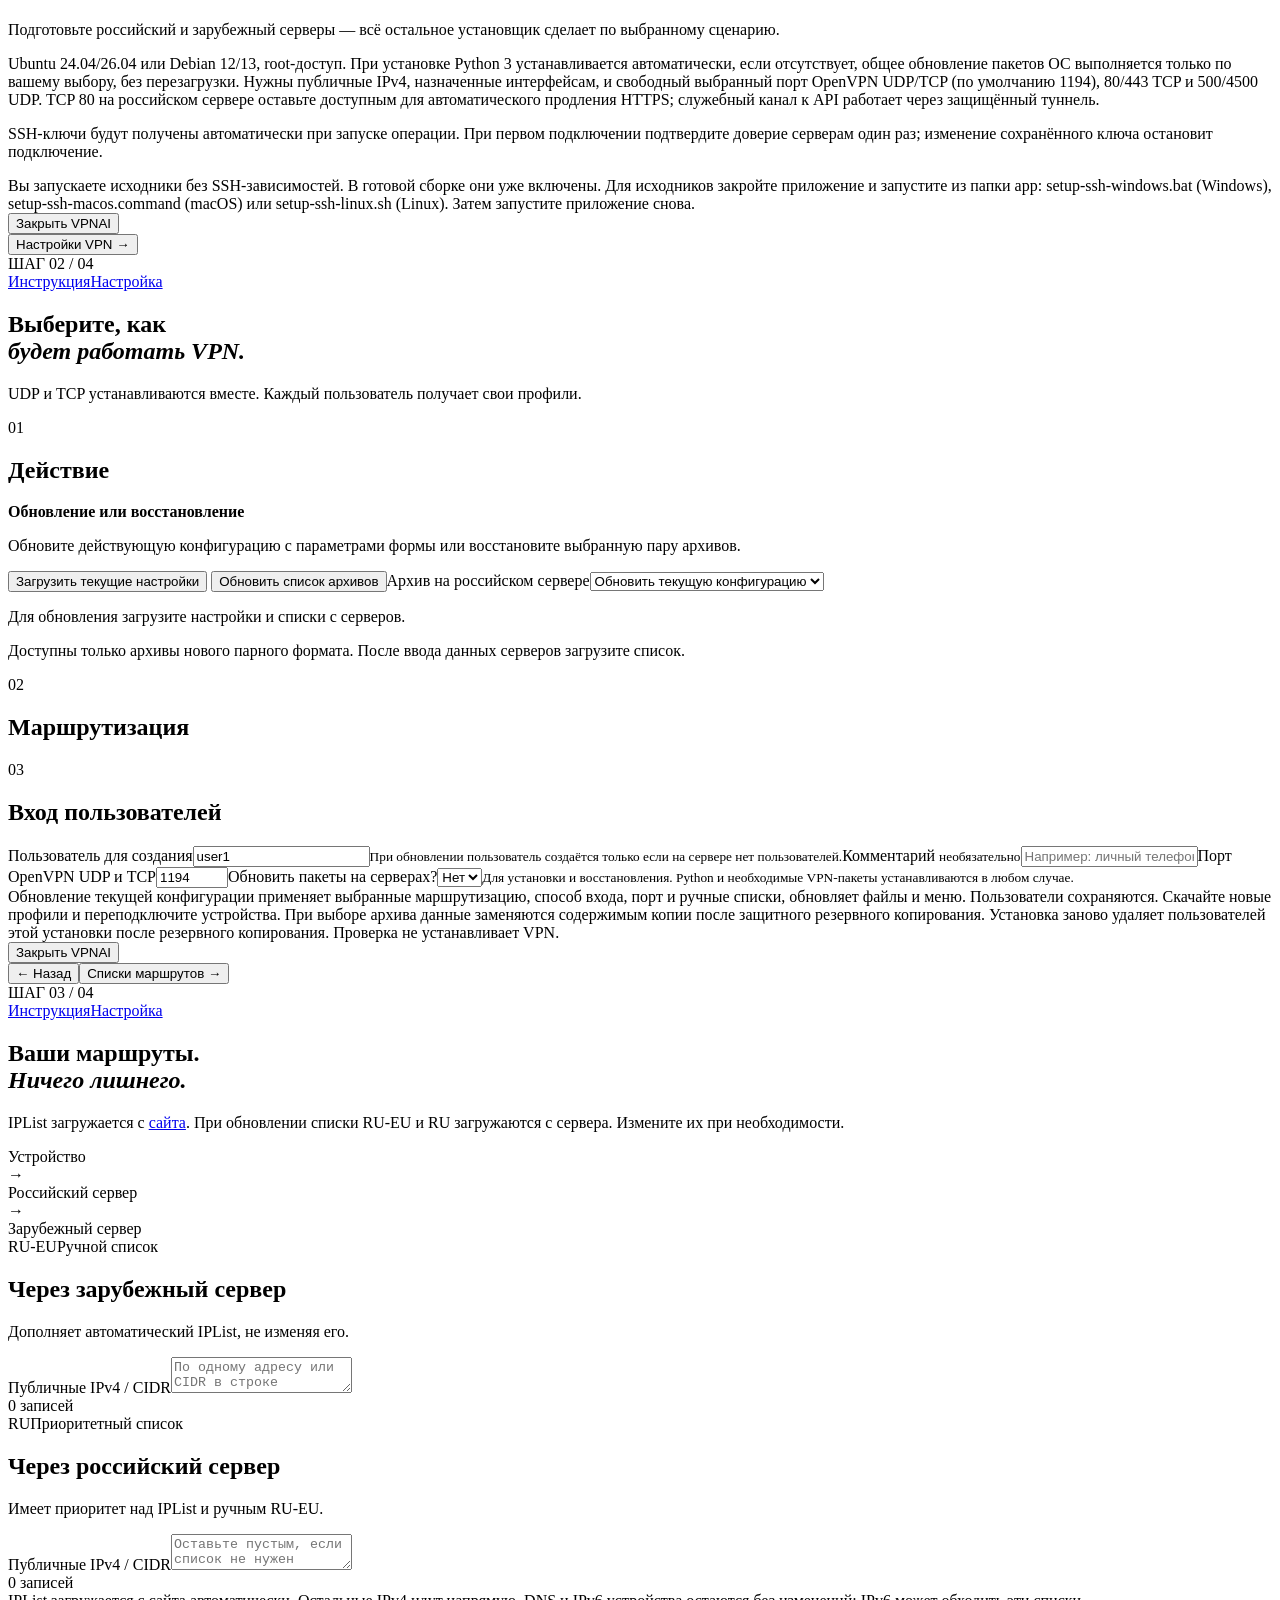
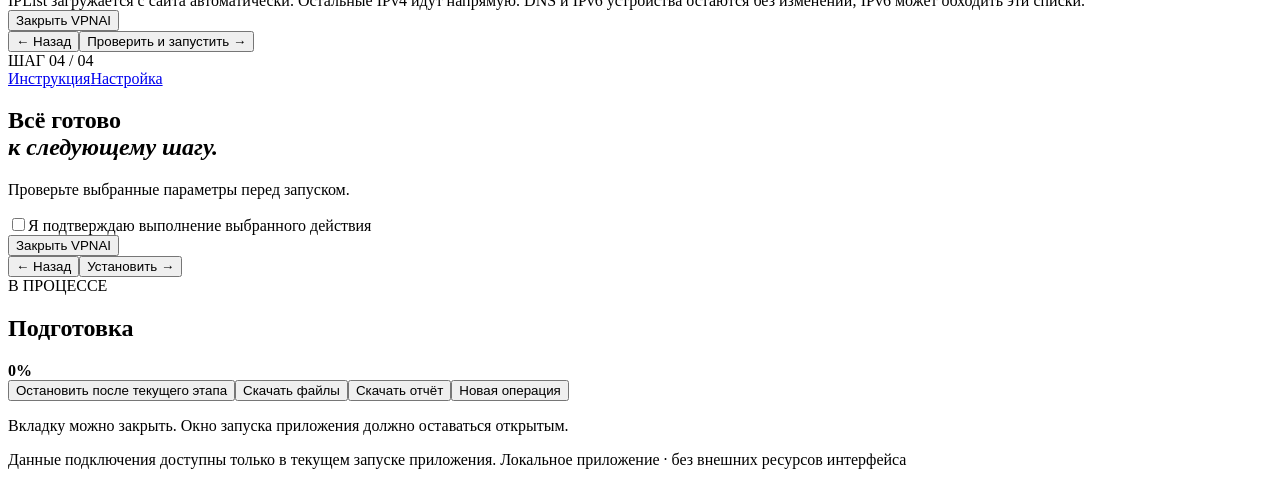
==== commit 93faef82: "Release v0.2.1: SSH administration and in-place updates" ====
--- a/app/static/index.html
+++ b/app/static/index.html
@@ -1,18 +1,18 @@
 <!doctype html>
-<html lang="ru"><head><meta charset="UTF-8"><meta name="viewport" content="width=device-width,initial-scale=1"><title>VPNAI · локальный установщик</title><link rel="stylesheet" href="/style.css"><script defer src="/app.js"></script></head>
-<body><div class="app"><aside><a class="brand" href="#"><img class="brand-logo" src="/static/logo.jpg" alt="Логотип VPNAI"><span class="brand-copy"><span class="brand-name">VPNAI</span><span class="brand-subtitle">local web app</span></span></a><a class="repository-link" href="https://github.com/serganizm/vpnai" target="_blank" rel="noopener noreferrer"><svg class="github-icon" viewBox="0 0 24 24" aria-hidden="true" focusable="false"><path fill="currentColor" d="M12 .75a11.25 11.25 0 0 0-3.56 21.92c.56.1.77-.24.77-.54v-2.1c-3.13.68-3.79-1.33-3.79-1.33-.51-1.3-1.25-1.65-1.25-1.65-1.02-.7.08-.68.08-.68 1.13.08 1.73 1.16 1.73 1.16 1 1.72 2.63 1.22 3.27.93.1-.73.39-1.22.71-1.5-2.5-.28-5.13-1.25-5.13-5.56 0-1.23.44-2.23 1.16-3.02-.12-.28-.5-1.43.11-2.98 0 0 .95-.3 3.1 1.15a10.8 10.8 0 0 1 5.64 0c2.15-1.46 3.1-1.15 3.1-1.15.61 1.55.23 2.7.11 2.98.72.79 1.16 1.79 1.16 3.02 0 4.32-2.63 5.27-5.14 5.55.4.35.76 1.03.76 2.08v3.1c0 .3.2.65.77.54A11.25 11.25 0 0 0 12 .75Z"/></svg><span>github.com/serganizm/vpnai ↗</span></a><p class="side-caption">УСТАНОВКА НА ДВА СЕРВЕРА</p><nav id="navigation"><button data-page="0" class="nav active"><span>01</span>Серверы</button><button data-page="1" class="nav"><span>02</span>Настройки VPN</button><button data-page="2" class="nav"><span>03</span>Маршруты</button><button data-page="3" class="nav"><span>04</span>Запуск и результат</button></nav><div class="side-bottom"><span class="dot"></span> Только на этом компьютере<p>IP и пароли хранятся только в памяти сеанса.<br>После завершения приложения они очищаются.</p></div></aside>
-<main>
+<html lang="ru"><head><meta charset="UTF-8"><meta name="viewport" content="width=device-width,initial-scale=1"><title>VPNAI · управление VPN</title><link rel="stylesheet" href="/style.css"><script defer src="/app.js"></script></head>
+<body><div class="app"><aside><a class="brand" href="#"><img class="brand-logo" src="/static/logo.jpg" alt="Логотип VPNAI"><span class="brand-copy"><span class="brand-name">VPNAI</span><span class="brand-subtitle">local web app</span></span></a><a class="repository-link" href="https://github.com/serganizm/vpnai" target="_blank" rel="noopener noreferrer"><svg class="github-icon" viewBox="0 0 24 24" aria-hidden="true" focusable="false"><path fill="currentColor" d="M12 .75a11.25 11.25 0 0 0-3.56 21.92c.56.1.77-.24.77-.54v-2.1c-3.13.68-3.79-1.33-3.79-1.33-.51-1.3-1.25-1.65-1.25-1.65-1.02-.7.08-.68.08-.68 1.13.08 1.73 1.16 1.73 1.16 1 1.72 2.63 1.22 3.27.93.1-.73.39-1.22.71-1.5-2.5-.28-5.13-1.25-5.13-5.56 0-1.23.44-2.23 1.16-3.02-.12-.28-.5-1.43.11-2.98 0 0 .95-.3 3.1 1.15a10.8 10.8 0 0 1 5.64 0c2.15-1.46 3.1-1.15 3.1-1.15.61 1.55.23 2.7.11 2.98.72.79 1.16 1.79 1.16 3.02 0 4.32-2.63 5.27-5.14 5.55.4.35.76 1.03.76 2.08v3.1c0 .3.2.65.77.54A11.25 11.25 0 0 0 12 .75Z"/></svg><span>github.com/serganizm/vpnai ↗</span></a><div class="workspace-switch" role="group" aria-label="Режим приложения"><button id="modeInstall"><span class="mode-connection-dot" aria-label="Нет подключения к серверу"></span><span class="mode-label">Установка/Обновление</span></button><button id="modeAdmin" class="selected"><span class="mode-connection-dot" aria-label="Нет подключения к серверу"></span><span class="mode-label">Администрирование</span></button></div><div id="installNav"><p class="side-caption">УСТАНОВКА И ОБНОВЛЕНИЕ</p><nav id="navigation"><button data-page="0" class="nav active"><span>01</span>Серверы</button><button data-page="1" class="nav"><span>02</span>Настройки VPN</button><button data-page="2" class="nav"><span>03</span>Маршруты</button><button data-page="3" class="nav"><span>04</span>Запуск и результат</button></nav></div><div id="adminNav"></div><div class="side-bottom"><span class="dot"></span> Только на этом компьютере<p>IP и пароли хранятся только в памяти сеанса.<br>После завершения приложения они очищаются.</p></div></aside>
+<main><div id="adminView"></div><div id="installView" class="hidden">
 <div id="error" class="error hidden" role="alert"></div>
 <section class="page" data-page="0"><div class="step-heading"><div class="eyebrow">ШАГ 01 / 04</div><nav class="help-menu" aria-label="Documentation"><a href="/help" target="_blank" rel="noopener">Инструкция</a><a href="/docs/SETUP.md" target="_blank" rel="noopener">Настройка</a></nav></div><div class="page-intro"><div class="intro-copy"><h1>Два сервера.<br><em>Один понятный процесс.</em></h1><p class="lead">Подготовьте российский и зарубежный серверы — всё остальное установщик сделает по выбранному сценарию.</p></div></div>
 <div class="server-grid" id="serverCards"></div>
 <div id="realNotes"><div class="notice">Ubuntu 24.04/26.04 или Debian 12/13, root-доступ. При установке Python 3 устанавливается автоматически, если отсутствует, общее обновление пакетов ОС выполняется только по вашему выбору, без перезагрузки. Нужны публичные IPv4, назначенные интерфейсам, и свободный выбранный порт OpenVPN UDP/TCP (по умолчанию 1194), 80/443 TCP и 500/4500 UDP. TCP 80 на российском сервере оставьте доступным для автоматического продления HTTPS; служебный канал к API работает через защищённый туннель.</div><div class="fingerprints"><p id="sshTrustStatus">SSH-ключи будут получены автоматически при запуске операции. При первом подключении подтвердите доверие серверам один раз; изменение сохранённого ключа остановит подключение.</p></div><div id="sshMissing" class="notice hidden">Вы запускаете исходники без SSH-зависимостей. В готовой сборке они уже включены. Для исходников закройте приложение и запустите из папки app: setup-ssh-windows.bat (Windows), setup-ssh-macos.command (macOS) или setup-ssh-linux.sh (Linux). Затем запустите приложение снова.</div></div>
 <div class="footer-actions action-bar"><button id="exitApp" data-exit-app type="button" class="primary exit-button">Закрыть VPNAI</button><div class="action-buttons"><button class="primary next">Настройки VPN <span>→</span></button></div></div></section>
 <section class="page hidden" data-page="1"><div class="step-heading"><div class="eyebrow">ШАГ 02 / 04</div><nav class="help-menu" aria-label="Documentation"><a href="/help" target="_blank" rel="noopener">Инструкция</a><a href="/docs/SETUP.md" target="_blank" rel="noopener">Настройка</a></nav></div><div class="page-intro"><div class="intro-copy"><h1>Выберите, как<br><em>будет работать VPN.</em></h1><p class="lead">UDP и TCP устанавливаются вместе. Каждый пользователь получает свои профили.</p></div></div>
-<div class="section-title"><span>01</span><h2>Действие</h2></div><div id="actions" class="choice-grid three"></div><div id="restoreOptions" class="notice hidden"><strong>Источник восстановления</strong><p>Выберите текущую конфигурацию или резервный архив на российском сервере. Соответствующая копия на зарубежном сервере выбирается автоматически.</p><button id="loadBackups" type="button" class="secondary">Обновить список архивов</button><label>Архив на российском сервере<select id="restoreBackup"><option value="">Текущая конфигурация — без архива</option></select></label><p id="backupStatus">Доступны только архивы нового парного формата. После ввода данных серверов загрузите список.</p></div>
+<div class="section-title"><span>01</span><h2>Действие</h2></div><div id="actions" class="choice-grid three"></div><div id="restoreOptions" class="notice hidden"><strong>Обновление или восстановление</strong><p>Обновите действующую конфигурацию с параметрами формы или восстановите выбранную пару архивов.</p><button id="loadCurrentConfig" type="button" class="secondary">Загрузить текущие настройки</button> <button id="loadBackups" type="button" class="secondary">Обновить список архивов</button><label>Архив на российском сервере<select id="restoreBackup"><option value="">Обновить текущую конфигурацию</option></select></label><p id="currentConfigStatus">Для обновления загрузите настройки и списки с серверов.</p><p id="backupStatus">Доступны только архивы нового парного формата. После ввода данных серверов загрузите список.</p></div>
 <div class="section-title"><span>02</span><h2>Маршрутизация</h2></div><div id="routes" class="choice-stack"></div>
 <div class="section-title"><span>03</span><h2>Вход пользователей</h2></div><div id="authChoices" class="choice-grid"></div>
-<div class="fields two"><label>Пользователь для создания<input id="initialUser" value="user1" autocomplete="off" maxlength="48"><small>Будет создан и при восстановлении. Существующий активный пользователь сохранит пароль.</small></label><label>Комментарий <small>необязательно</small><input id="comment" placeholder="Например: личный телефон" maxlength="200"></label><label>Порт OpenVPN UDP и TCP<input id="vpnPort" type="number" min="1024" max="65535" value="1194"></label><label>Обновить пакеты на серверах?<select id="updatePackages"><option value="no">Нет</option><option value="yes">Да</option></select><small>Для установки и восстановления. Python и необходимые VPN-пакеты устанавливаются в любом случае.</small></label></div>
-<div class="notice">Восстановление текущей конфигурации сохраняет пользователей и списки. При выборе архива данные заменяются содержимым копии после защитного резервного копирования. Установка заново удаляет пользователей этой установки после резервного копирования. Проверка не устанавливает VPN.</div><div class="footer-actions action-bar"><button data-exit-app type="button" class="primary exit-button">Закрыть VPNAI</button><div class="action-buttons"><button class="primary back">← Назад</button><button class="primary next">Списки маршрутов <span>→</span></button></div></div></section>
-<section class="page hidden" data-page="2"><div class="step-heading"><div class="eyebrow">ШАГ 03 / 04</div><nav class="help-menu" aria-label="Documentation"><a href="/help" target="_blank" rel="noopener">Инструкция</a><a href="/docs/SETUP.md" target="_blank" rel="noopener">Настройка</a></nav></div><div class="page-intro"><div class="intro-copy"><h1>Ваши маршруты.<br><em>Ничего лишнего.</em></h1><p class="lead">IPList загружается с <a class="source-link" href="https://iplist.opencck.org/ru/" target="_blank" rel="noopener noreferrer">сайта</a>. RU-EU и RU списки пусты — добавьте нужные вам IP-адреса.</p></div></div><div class="route-diagram"><div>Устройство</div><span>→</span><div>Российский сервер</div><span>→</span><div>Зарубежный сервер</div></div><div class="server-grid"><div class="panel"><div class="panel-top"><span class="tag">RU-EU</span><span class="muted">Ручной список</span></div><h2>Через зарубежный сервер</h2><p>Дополняет автоматический IPList, не изменяя его.</p><label>Публичные IPv4 / CIDR<textarea id="euRoutes" spellcheck="false" placeholder="По одному адресу или CIDR в строке"></textarea></label><div class="count" id="euCount">0 записей</div></div><div class="panel"><div class="panel-top"><span class="tag green">RU</span><span class="muted">Приоритетный список</span></div><h2>Через российский сервер</h2><p>Имеет приоритет над IPList и ручным RU-EU.</p><label>Публичные IPv4 / CIDR<textarea id="ruRoutes" spellcheck="false" placeholder="Оставьте пустым, если список не нужен"></textarea></label><div class="count" id="ruCount">0 записей</div></div></div><div class="notice" id="routeNotice">IPList загружается с сайта автоматически. Остальные IPv4 идут напрямую. DNS и IPv6 устройства остаются без изменений; IPv6 может обходить эти списки.</div><div class="footer-actions action-bar"><button data-exit-app type="button" class="primary exit-button">Закрыть VPNAI</button><div class="action-buttons"><button class="primary back">← Назад</button><button class="primary next">Проверить и запустить <span>→</span></button></div></div></section>
+<div class="fields two"><label>Пользователь для создания<input id="initialUser" value="user1" autocomplete="off" maxlength="48"><small><span id="initialUserHint">При обновлении пользователь создаётся только если на сервере нет пользователей.</span></small></label><label>Комментарий <small>необязательно</small><input id="comment" placeholder="Например: личный телефон" maxlength="200"></label><label>Порт OpenVPN UDP и TCP<input id="vpnPort" type="number" min="1024" max="65535" value="1194"></label><label>Обновить пакеты на серверах?<select id="updatePackages"><option value="no">Нет</option><option value="yes">Да</option></select><small>Для установки и восстановления. Python и необходимые VPN-пакеты устанавливаются в любом случае.</small></label></div>
+<div class="notice">Обновление текущей конфигурации применяет выбранные маршрутизацию, способ входа, порт и ручные списки, обновляет файлы и меню. Пользователи сохраняются. Скачайте новые профили и переподключите устройства. При выборе архива данные заменяются содержимым копии после защитного резервного копирования. Установка заново удаляет пользователей этой установки после резервного копирования. Проверка не устанавливает VPN.</div><div class="footer-actions action-bar"><button data-exit-app type="button" class="primary exit-button">Закрыть VPNAI</button><div class="action-buttons"><button class="primary back">← Назад</button><button class="primary next">Списки маршрутов <span>→</span></button></div></div></section>
+<section class="page hidden" data-page="2"><div class="step-heading"><div class="eyebrow">ШАГ 03 / 04</div><nav class="help-menu" aria-label="Documentation"><a href="/help" target="_blank" rel="noopener">Инструкция</a><a href="/docs/SETUP.md" target="_blank" rel="noopener">Настройка</a></nav></div><div class="page-intro"><div class="intro-copy"><h1>Ваши маршруты.<br><em>Ничего лишнего.</em></h1><p class="lead">IPList загружается с <a class="source-link" href="https://iplist.opencck.org/ru/" target="_blank" rel="noopener noreferrer">сайта</a>. При обновлении списки RU-EU и RU загружаются с сервера. Измените их при необходимости.</p></div></div><div class="route-diagram"><div>Устройство</div><span>→</span><div>Российский сервер</div><span>→</span><div>Зарубежный сервер</div></div><div class="server-grid"><div class="panel"><div class="panel-top"><span class="tag">RU-EU</span><span class="muted">Ручной список</span></div><h2>Через зарубежный сервер</h2><p>Дополняет автоматический IPList, не изменяя его.</p><label>Публичные IPv4 / CIDR<textarea id="euRoutes" spellcheck="false" placeholder="По одному адресу или CIDR в строке"></textarea></label><div class="count" id="euCount">0 записей</div></div><div class="panel"><div class="panel-top"><span class="tag green">RU</span><span class="muted">Приоритетный список</span></div><h2>Через российский сервер</h2><p>Имеет приоритет над IPList и ручным RU-EU.</p><label>Публичные IPv4 / CIDR<textarea id="ruRoutes" spellcheck="false" placeholder="Оставьте пустым, если список не нужен"></textarea></label><div class="count" id="ruCount">0 записей</div></div></div><div class="notice" id="routeNotice">IPList загружается с сайта автоматически. Остальные IPv4 идут напрямую. DNS и IPv6 устройства остаются без изменений; IPv6 может обходить эти списки.</div><div class="footer-actions action-bar"><button data-exit-app type="button" class="primary exit-button">Закрыть VPNAI</button><div class="action-buttons"><button class="primary back">← Назад</button><button class="primary next">Проверить и запустить <span>→</span></button></div></div></section>
 <section class="page hidden" data-page="3"><div class="step-heading"><div class="eyebrow">ШАГ 04 / 04</div><nav class="help-menu" aria-label="Documentation"><a href="/help" target="_blank" rel="noopener">Инструкция</a><a href="/docs/SETUP.md" target="_blank" rel="noopener">Настройка</a></nav></div><div class="page-intro"><div class="intro-copy"><h1>Всё готово<br><em>к следующему шагу.</em></h1></div></div><p class="lead" id="reviewSubtitle">Проверьте выбранные параметры перед запуском.</p><div id="summary" class="summary"></div><div id="destructive" class="notice danger hidden"><p id="destructiveDescription"></p><label class="check"><input id="confirmation" type="checkbox">Я подтверждаю выполнение выбранного действия</label></div><div class="footer-actions action-bar"><button data-exit-app type="button" class="primary exit-button">Закрыть VPNAI</button><div id="runControls" class="action-buttons"><button class="primary back">← Назад</button><button id="start" class="primary">Установить <span>→</span></button></div></div><div id="progressPanel" class="panel hidden"><div class="progress-head"><div><span id="runBadge" class="pill">В ПРОЦЕССЕ</span><h2 id="phase">Подготовка</h2></div><strong id="percentage">0%</strong></div><div class="progress-track"><div id="progressBar"></div></div><div class="log" id="log" aria-live="polite"></div><div class="result hidden" id="result"></div><div class="result-actions"><button id="cancel" class="secondary">Остановить после текущего этапа</button><button id="download" class="primary hidden">Скачать файлы</button><button id="report" class="secondary hidden">Скачать отчёт</button><button id="again" class="secondary hidden">Новая операция</button></div><p class="muted small">Вкладку можно закрыть. Окно запуска приложения должно оставаться открытым.</p></div></section>
-<footer><span class="session-note">Данные подключения доступны только в текущем запуске приложения.</span> <span>Локальное приложение · без внешних ресурсов интерфейса</span></footer></main></div></body></html>
+</div><footer><span class="session-note">Данные подключения доступны только в текущем запуске приложения.</span> <span>Локальное приложение · без внешних ресурсов интерфейса</span></footer></main></div></body></html>
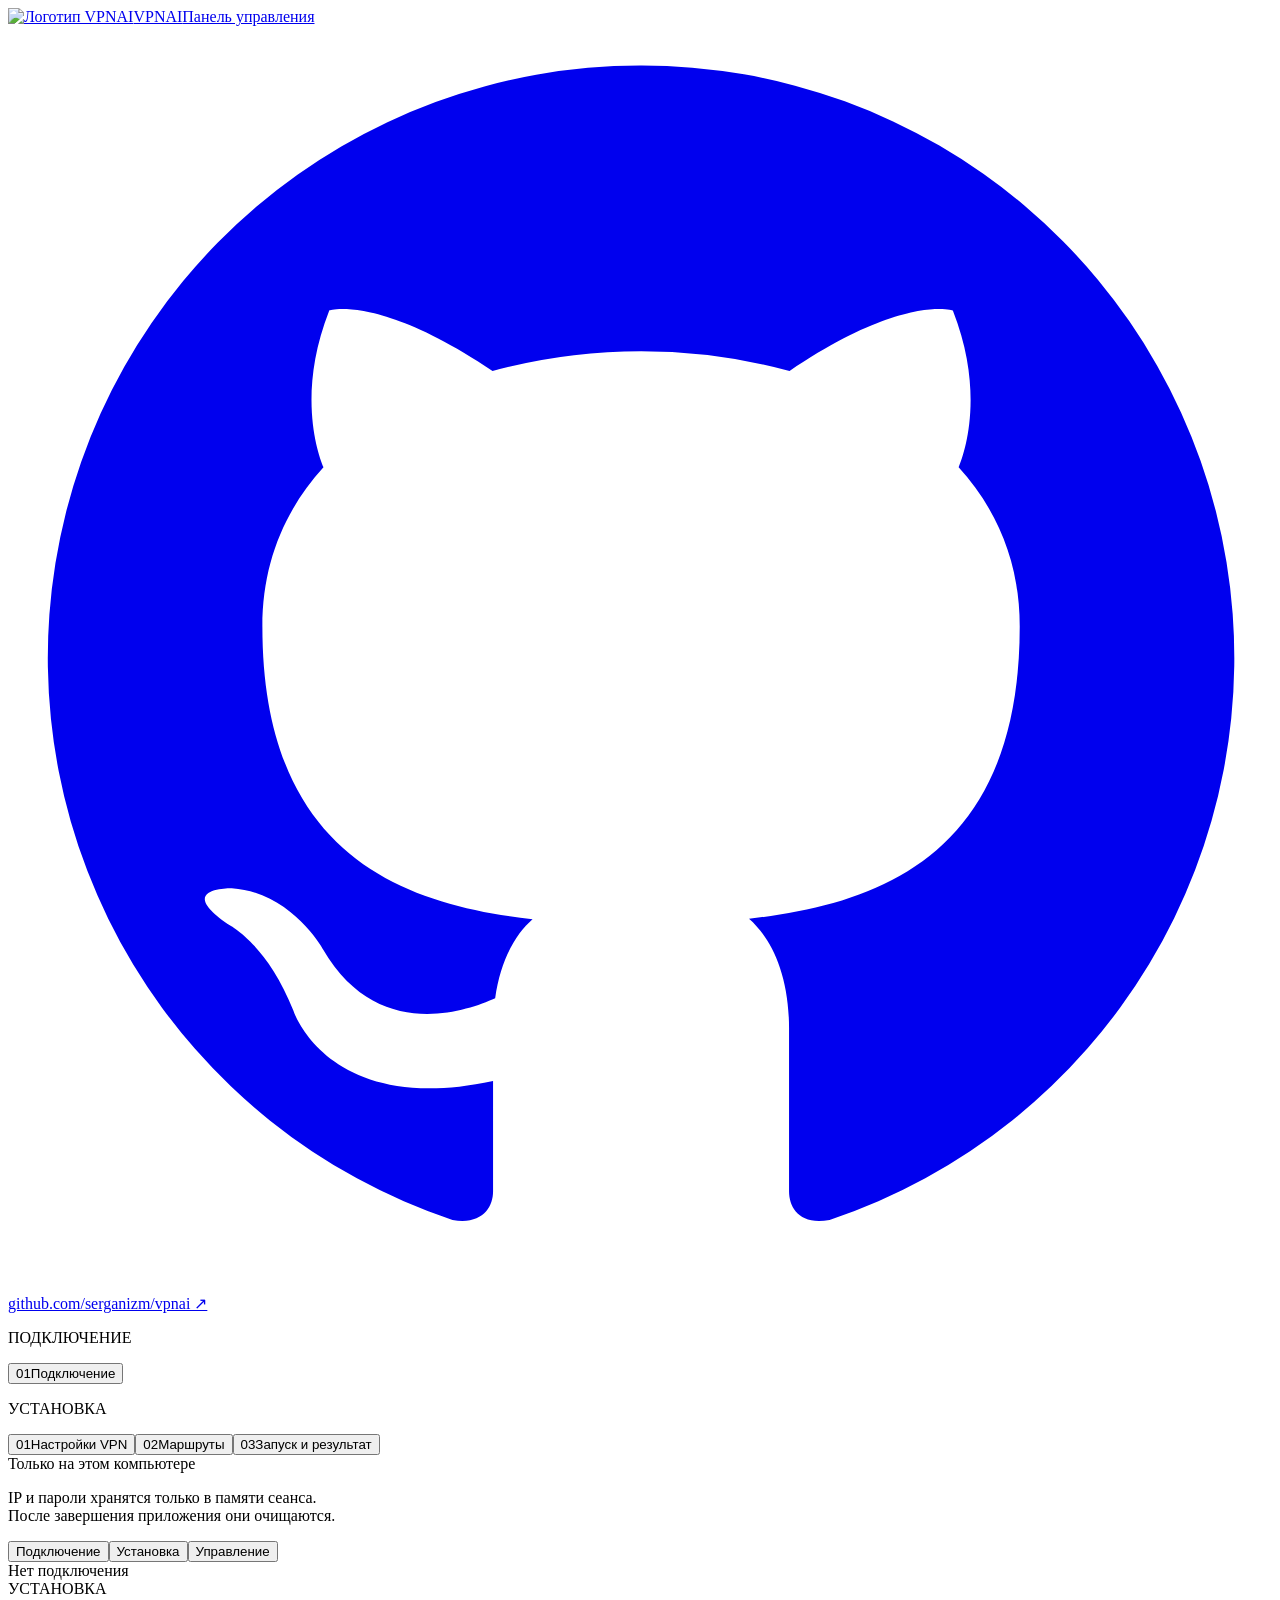
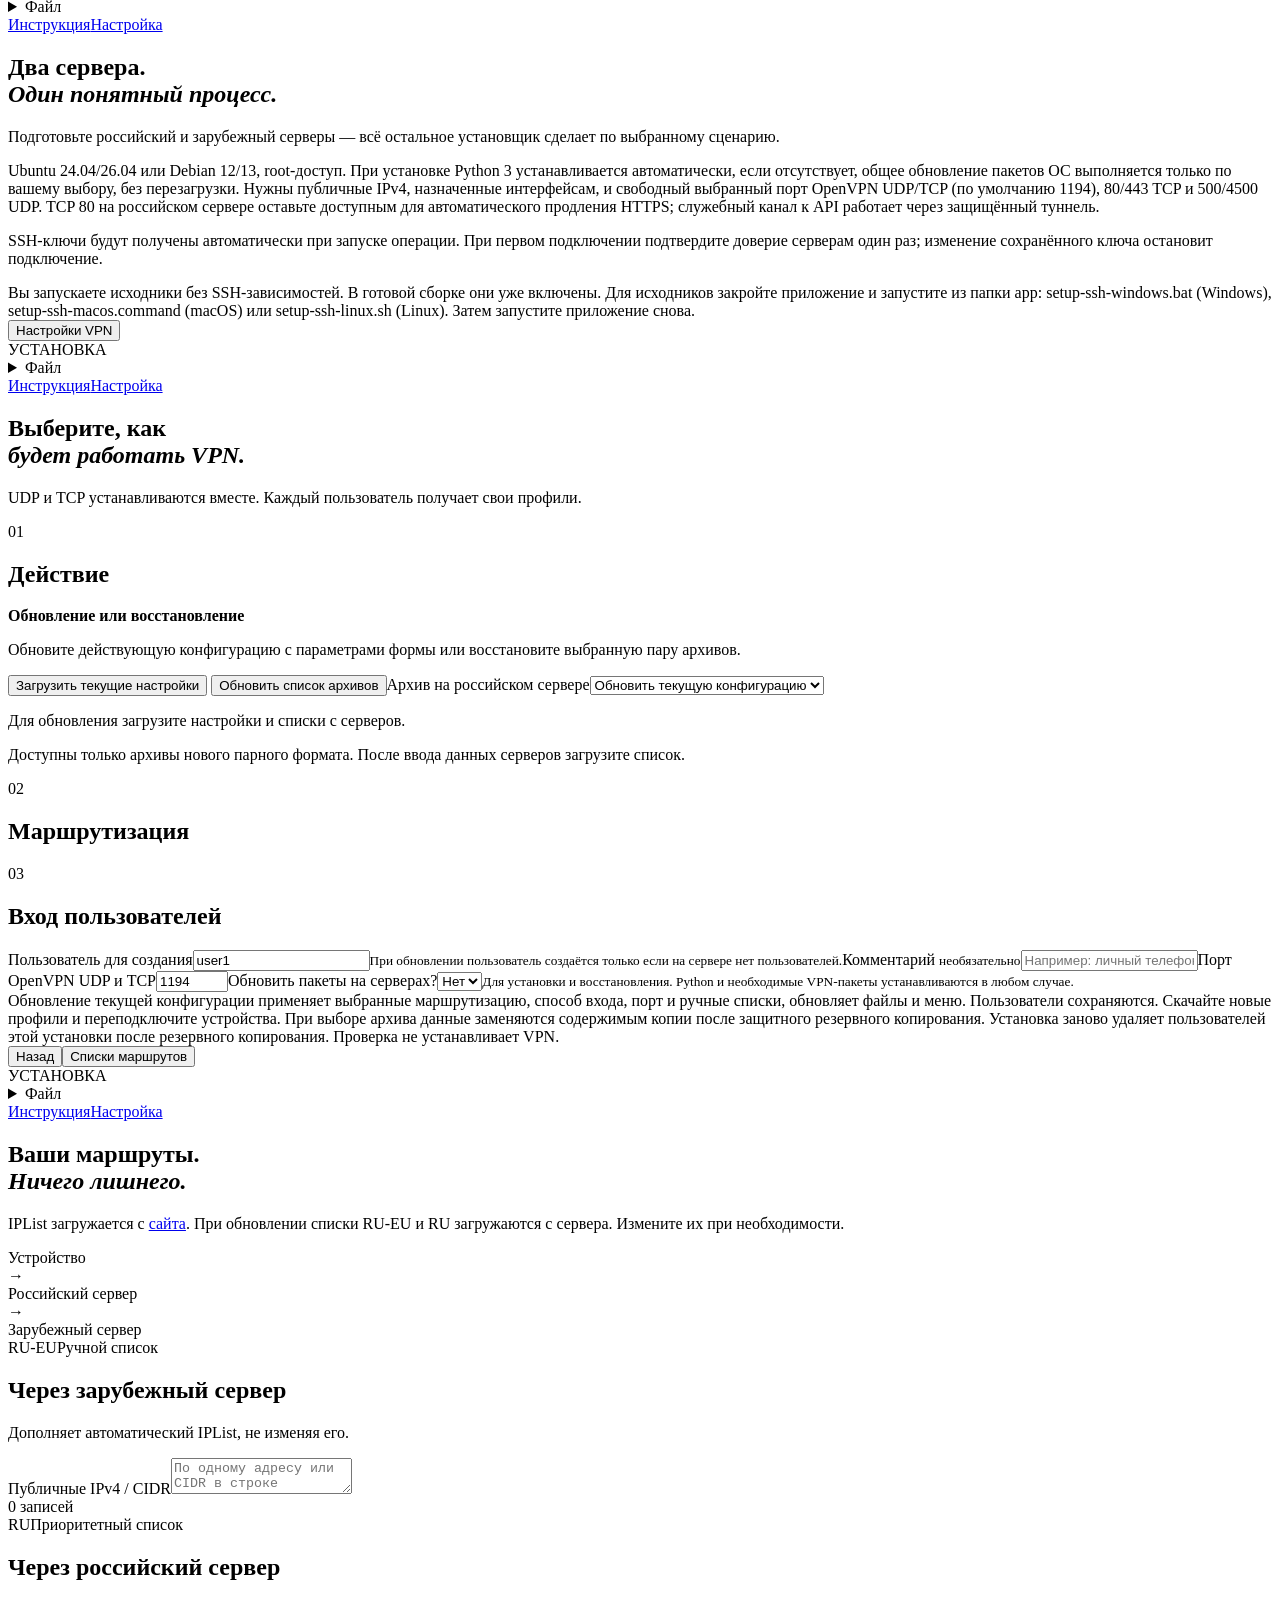
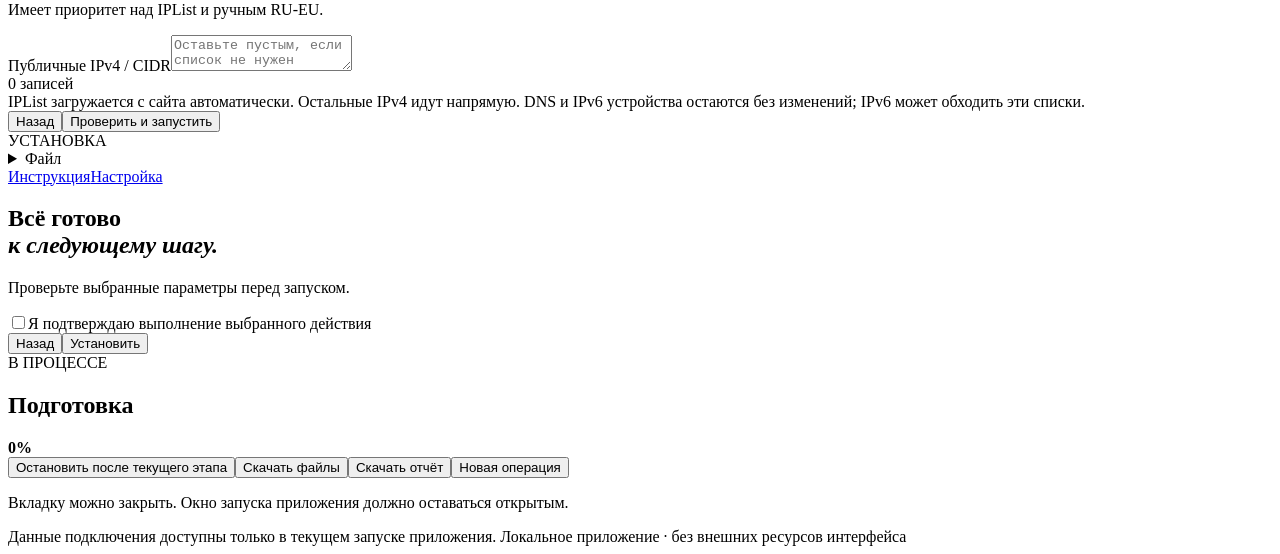
==== commit fbcc9d58: "Release 0.3.1 with unified desktop and Android interfaces" ====
--- a/app/static/index.html
+++ b/app/static/index.html
@@ -1,18 +1,18 @@
 <!doctype html>
 <html lang="ru"><head><meta charset="UTF-8"><meta name="viewport" content="width=device-width,initial-scale=1"><title>VPNAI · управление VPN</title><link rel="stylesheet" href="/style.css"><script defer src="/app.js"></script></head>
-<body><div class="app"><aside><a class="brand" href="#"><img class="brand-logo" src="/static/logo.jpg" alt="Логотип VPNAI"><span class="brand-copy"><span class="brand-name">VPNAI</span><span class="brand-subtitle">local web app</span></span></a><a class="repository-link" href="https://github.com/serganizm/vpnai" target="_blank" rel="noopener noreferrer"><svg class="github-icon" viewBox="0 0 24 24" aria-hidden="true" focusable="false"><path fill="currentColor" d="M12 .75a11.25 11.25 0 0 0-3.56 21.92c.56.1.77-.24.77-.54v-2.1c-3.13.68-3.79-1.33-3.79-1.33-.51-1.3-1.25-1.65-1.25-1.65-1.02-.7.08-.68.08-.68 1.13.08 1.73 1.16 1.73 1.16 1 1.72 2.63 1.22 3.27.93.1-.73.39-1.22.71-1.5-2.5-.28-5.13-1.25-5.13-5.56 0-1.23.44-2.23 1.16-3.02-.12-.28-.5-1.43.11-2.98 0 0 .95-.3 3.1 1.15a10.8 10.8 0 0 1 5.64 0c2.15-1.46 3.1-1.15 3.1-1.15.61 1.55.23 2.7.11 2.98.72.79 1.16 1.79 1.16 3.02 0 4.32-2.63 5.27-5.14 5.55.4.35.76 1.03.76 2.08v3.1c0 .3.2.65.77.54A11.25 11.25 0 0 0 12 .75Z"/></svg><span>github.com/serganizm/vpnai ↗</span></a><div class="workspace-switch" role="group" aria-label="Режим приложения"><button id="modeInstall"><span class="mode-connection-dot" aria-label="Нет подключения к серверу"></span><span class="mode-label">Установка/Обновление</span></button><button id="modeAdmin" class="selected"><span class="mode-connection-dot" aria-label="Нет подключения к серверу"></span><span class="mode-label">Администрирование</span></button></div><div id="installNav"><p class="side-caption">УСТАНОВКА И ОБНОВЛЕНИЕ</p><nav id="navigation"><button data-page="0" class="nav active"><span>01</span>Серверы</button><button data-page="1" class="nav"><span>02</span>Настройки VPN</button><button data-page="2" class="nav"><span>03</span>Маршруты</button><button data-page="3" class="nav"><span>04</span>Запуск и результат</button></nav></div><div id="adminNav"></div><div class="side-bottom"><span class="dot"></span> Только на этом компьютере<p>IP и пароли хранятся только в памяти сеанса.<br>После завершения приложения они очищаются.</p></div></aside>
-<main><div id="adminView"></div><div id="installView" class="hidden">
+<body class="web-preview" data-workspace-mode="admin"><div class="app"><aside><a class="brand" href="#"><img class="brand-logo" src="/static/logo.jpg" alt="Логотип VPNAI"><span class="brand-copy"><span class="brand-name">VPNAI</span><span class="brand-subtitle">Панель управления</span></span></a><a class="repository-link" href="https://github.com/serganizm/vpnai" target="_blank" rel="noopener noreferrer"><svg class="github-icon" viewBox="0 0 24 24" aria-hidden="true" focusable="false"><path fill="currentColor" d="M12 .75a11.25 11.25 0 0 0-3.56 21.92c.56.1.77-.24.77-.54v-2.1c-3.13.68-3.79-1.33-3.79-1.33-.51-1.3-1.25-1.65-1.25-1.65-1.02-.7.08-.68.08-.68 1.13.08 1.73 1.16 1.73 1.16 1 1.72 2.63 1.22 3.27.93.1-.73.39-1.22.71-1.5-2.5-.28-5.13-1.25-5.13-5.56 0-1.23.44-2.23 1.16-3.02-.12-.28-.5-1.43.11-2.98 0 0 .95-.3 3.1 1.15a10.8 10.8 0 0 1 5.64 0c2.15-1.46 3.1-1.15 3.1-1.15.61 1.55.23 2.7.11 2.98.72.79 1.16 1.79 1.16 3.02 0 4.32-2.63 5.27-5.14 5.55.4.35.76 1.03.76 2.08v3.1c0 .3.2.65.77.54A11.25 11.25 0 0 0 12 .75Z"/></svg><span>github.com/serganizm/vpnai ↗</span></a><div id="connectionNav"><p class="side-caption">ПОДКЛЮЧЕНИЕ</p><button type="button" class="admin-nav active" data-open-shared-connection aria-current="page"><span aria-hidden="true">01</span>Подключение</button></div><div id="installNav"><p class="side-caption">УСТАНОВКА</p><nav id="navigation"><button data-page="1" class="nav"><span>01</span>Настройки VPN</button><button data-page="2" class="nav"><span>02</span>Маршруты</button><button data-page="3" class="nav"><span>03</span>Запуск и результат</button></nav></div><div id="adminNav"></div><div class="side-bottom"><span class="dot"></span> Только на этом компьютере<p>IP и пароли хранятся только в памяти сеанса.<br>После завершения приложения они очищаются.</p></div></aside>
+<main><div class="web-status-bar"><div class="workspace-switch" role="group" aria-label="Основной раздел"><button id="modeConnection" class="selected"><span class="mode-label">Подключение</span></button><button id="modeInstall"><span class="mode-label">Установка</span><span class="mode-connection-dot" aria-hidden="true"></span></button><button id="modeAdmin"><span class="mode-label">Управление</span><span class="mode-connection-dot" aria-hidden="true"></span></button></div><span id="workspaceConnectionBadge" class="demo-label connection-badge is-disconnected" role="status" aria-live="polite" aria-atomic="true"><span class="connection-badge-dot" aria-hidden="true"></span><span class="connection-badge-text">Нет подключения</span></span></div><div id="adminView"></div><div id="installView" class="hidden"><div id="installConnectionHint"></div>
 <div id="error" class="error hidden" role="alert"></div>
-<section class="page" data-page="0"><div class="step-heading"><div class="eyebrow">ШАГ 01 / 04</div><nav class="help-menu" aria-label="Documentation"><a href="/help" target="_blank" rel="noopener">Инструкция</a><a href="/docs/SETUP.md" target="_blank" rel="noopener">Настройка</a></nav></div><div class="page-intro"><div class="intro-copy"><h1>Два сервера.<br><em>Один понятный процесс.</em></h1><p class="lead">Подготовьте российский и зарубежный серверы — всё остальное установщик сделает по выбранному сценарию.</p></div></div>
+<section class="hidden" data-connection-fields="true"><div class="step-heading"><div class="eyebrow">УСТАНОВКА</div><nav class="help-menu" aria-label="Documentation"><details class="connection-file-menu"><summary>Файл</summary><div class="connection-file-popup"><button type="button" data-server-file-download>Скачать файл</button><button type="button" data-server-file-upload>Загрузить файл</button><p>Шаблон JSON для RU и EU. Можно загрузить .json или .txt с такой же структурой. Заполненный файл содержит пароли.</p></div></details><a href="/help" target="_blank" rel="noopener">Инструкция</a><a href="/docs/SETUP.md" target="_blank" rel="noopener">Настройка</a></nav></div><div class="page-intro"><div class="intro-copy"><h1>Два сервера.<br><em>Один понятный процесс.</em></h1><p class="lead">Подготовьте российский и зарубежный серверы — всё остальное установщик сделает по выбранному сценарию.</p></div></div>
 <div class="server-grid" id="serverCards"></div>
 <div id="realNotes"><div class="notice">Ubuntu 24.04/26.04 или Debian 12/13, root-доступ. При установке Python 3 устанавливается автоматически, если отсутствует, общее обновление пакетов ОС выполняется только по вашему выбору, без перезагрузки. Нужны публичные IPv4, назначенные интерфейсам, и свободный выбранный порт OpenVPN UDP/TCP (по умолчанию 1194), 80/443 TCP и 500/4500 UDP. TCP 80 на российском сервере оставьте доступным для автоматического продления HTTPS; служебный канал к API работает через защищённый туннель.</div><div class="fingerprints"><p id="sshTrustStatus">SSH-ключи будут получены автоматически при запуске операции. При первом подключении подтвердите доверие серверам один раз; изменение сохранённого ключа остановит подключение.</p></div><div id="sshMissing" class="notice hidden">Вы запускаете исходники без SSH-зависимостей. В готовой сборке они уже включены. Для исходников закройте приложение и запустите из папки app: setup-ssh-windows.bat (Windows), setup-ssh-macos.command (macOS) или setup-ssh-linux.sh (Linux). Затем запустите приложение снова.</div></div>
-<div class="footer-actions action-bar"><button id="exitApp" data-exit-app type="button" class="primary exit-button">Закрыть VPNAI</button><div class="action-buttons"><button class="primary next">Настройки VPN <span>→</span></button></div></div></section>
-<section class="page hidden" data-page="1"><div class="step-heading"><div class="eyebrow">ШАГ 02 / 04</div><nav class="help-menu" aria-label="Documentation"><a href="/help" target="_blank" rel="noopener">Инструкция</a><a href="/docs/SETUP.md" target="_blank" rel="noopener">Настройка</a></nav></div><div class="page-intro"><div class="intro-copy"><h1>Выберите, как<br><em>будет работать VPN.</em></h1><p class="lead">UDP и TCP устанавливаются вместе. Каждый пользователь получает свои профили.</p></div></div>
+<div class="footer-actions action-bar"><div class="action-buttons"><button class="primary next">Настройки VPN </button></div></div></section>
+<section class="page hidden" data-page="1"><div class="step-heading"><div class="eyebrow">УСТАНОВКА</div><nav class="help-menu" aria-label="Documentation"><details class="connection-file-menu"><summary>Файл</summary><div class="connection-file-popup"><button type="button" data-server-file-download>Скачать файл</button><button type="button" data-server-file-upload>Загрузить файл</button><p>Шаблон JSON для RU и EU. Можно загрузить .json или .txt с такой же структурой. Заполненный файл содержит пароли.</p></div></details><a href="/help" target="_blank" rel="noopener">Инструкция</a><a href="/docs/SETUP.md" target="_blank" rel="noopener">Настройка</a></nav></div><div class="page-intro"><div class="intro-copy"><h1>Выберите, как<br><em>будет работать VPN.</em></h1><p class="lead">UDP и TCP устанавливаются вместе. Каждый пользователь получает свои профили.</p></div></div>
 <div class="section-title"><span>01</span><h2>Действие</h2></div><div id="actions" class="choice-grid three"></div><div id="restoreOptions" class="notice hidden"><strong>Обновление или восстановление</strong><p>Обновите действующую конфигурацию с параметрами формы или восстановите выбранную пару архивов.</p><button id="loadCurrentConfig" type="button" class="secondary">Загрузить текущие настройки</button> <button id="loadBackups" type="button" class="secondary">Обновить список архивов</button><label>Архив на российском сервере<select id="restoreBackup"><option value="">Обновить текущую конфигурацию</option></select></label><p id="currentConfigStatus">Для обновления загрузите настройки и списки с серверов.</p><p id="backupStatus">Доступны только архивы нового парного формата. После ввода данных серверов загрузите список.</p></div>
 <div class="section-title"><span>02</span><h2>Маршрутизация</h2></div><div id="routes" class="choice-stack"></div>
 <div class="section-title"><span>03</span><h2>Вход пользователей</h2></div><div id="authChoices" class="choice-grid"></div>
 <div class="fields two"><label>Пользователь для создания<input id="initialUser" value="user1" autocomplete="off" maxlength="48"><small><span id="initialUserHint">При обновлении пользователь создаётся только если на сервере нет пользователей.</span></small></label><label>Комментарий <small>необязательно</small><input id="comment" placeholder="Например: личный телефон" maxlength="200"></label><label>Порт OpenVPN UDP и TCP<input id="vpnPort" type="number" min="1024" max="65535" value="1194"></label><label>Обновить пакеты на серверах?<select id="updatePackages"><option value="no">Нет</option><option value="yes">Да</option></select><small>Для установки и восстановления. Python и необходимые VPN-пакеты устанавливаются в любом случае.</small></label></div>
-<div class="notice">Обновление текущей конфигурации применяет выбранные маршрутизацию, способ входа, порт и ручные списки, обновляет файлы и меню. Пользователи сохраняются. Скачайте новые профили и переподключите устройства. При выборе архива данные заменяются содержимым копии после защитного резервного копирования. Установка заново удаляет пользователей этой установки после резервного копирования. Проверка не устанавливает VPN.</div><div class="footer-actions action-bar"><button data-exit-app type="button" class="primary exit-button">Закрыть VPNAI</button><div class="action-buttons"><button class="primary back">← Назад</button><button class="primary next">Списки маршрутов <span>→</span></button></div></div></section>
-<section class="page hidden" data-page="2"><div class="step-heading"><div class="eyebrow">ШАГ 03 / 04</div><nav class="help-menu" aria-label="Documentation"><a href="/help" target="_blank" rel="noopener">Инструкция</a><a href="/docs/SETUP.md" target="_blank" rel="noopener">Настройка</a></nav></div><div class="page-intro"><div class="intro-copy"><h1>Ваши маршруты.<br><em>Ничего лишнего.</em></h1><p class="lead">IPList загружается с <a class="source-link" href="https://iplist.opencck.org/ru/" target="_blank" rel="noopener noreferrer">сайта</a>. При обновлении списки RU-EU и RU загружаются с сервера. Измените их при необходимости.</p></div></div><div class="route-diagram"><div>Устройство</div><span>→</span><div>Российский сервер</div><span>→</span><div>Зарубежный сервер</div></div><div class="server-grid"><div class="panel"><div class="panel-top"><span class="tag">RU-EU</span><span class="muted">Ручной список</span></div><h2>Через зарубежный сервер</h2><p>Дополняет автоматический IPList, не изменяя его.</p><label>Публичные IPv4 / CIDR<textarea id="euRoutes" spellcheck="false" placeholder="По одному адресу или CIDR в строке"></textarea></label><div class="count" id="euCount">0 записей</div></div><div class="panel"><div class="panel-top"><span class="tag green">RU</span><span class="muted">Приоритетный список</span></div><h2>Через российский сервер</h2><p>Имеет приоритет над IPList и ручным RU-EU.</p><label>Публичные IPv4 / CIDR<textarea id="ruRoutes" spellcheck="false" placeholder="Оставьте пустым, если список не нужен"></textarea></label><div class="count" id="ruCount">0 записей</div></div></div><div class="notice" id="routeNotice">IPList загружается с сайта автоматически. Остальные IPv4 идут напрямую. DNS и IPv6 устройства остаются без изменений; IPv6 может обходить эти списки.</div><div class="footer-actions action-bar"><button data-exit-app type="button" class="primary exit-button">Закрыть VPNAI</button><div class="action-buttons"><button class="primary back">← Назад</button><button class="primary next">Проверить и запустить <span>→</span></button></div></div></section>
-<section class="page hidden" data-page="3"><div class="step-heading"><div class="eyebrow">ШАГ 04 / 04</div><nav class="help-menu" aria-label="Documentation"><a href="/help" target="_blank" rel="noopener">Инструкция</a><a href="/docs/SETUP.md" target="_blank" rel="noopener">Настройка</a></nav></div><div class="page-intro"><div class="intro-copy"><h1>Всё готово<br><em>к следующему шагу.</em></h1></div></div><p class="lead" id="reviewSubtitle">Проверьте выбранные параметры перед запуском.</p><div id="summary" class="summary"></div><div id="destructive" class="notice danger hidden"><p id="destructiveDescription"></p><label class="check"><input id="confirmation" type="checkbox">Я подтверждаю выполнение выбранного действия</label></div><div class="footer-actions action-bar"><button data-exit-app type="button" class="primary exit-button">Закрыть VPNAI</button><div id="runControls" class="action-buttons"><button class="primary back">← Назад</button><button id="start" class="primary">Установить <span>→</span></button></div></div><div id="progressPanel" class="panel hidden"><div class="progress-head"><div><span id="runBadge" class="pill">В ПРОЦЕССЕ</span><h2 id="phase">Подготовка</h2></div><strong id="percentage">0%</strong></div><div class="progress-track"><div id="progressBar"></div></div><div class="log" id="log" aria-live="polite"></div><div class="result hidden" id="result"></div><div class="result-actions"><button id="cancel" class="secondary">Остановить после текущего этапа</button><button id="download" class="primary hidden">Скачать файлы</button><button id="report" class="secondary hidden">Скачать отчёт</button><button id="again" class="secondary hidden">Новая операция</button></div><p class="muted small">Вкладку можно закрыть. Окно запуска приложения должно оставаться открытым.</p></div></section>
+<div class="notice">Обновление текущей конфигурации применяет выбранные маршрутизацию, способ входа, порт и ручные списки, обновляет файлы и меню. Пользователи сохраняются. Скачайте новые профили и переподключите устройства. При выборе архива данные заменяются содержимым копии после защитного резервного копирования. Установка заново удаляет пользователей этой установки после резервного копирования. Проверка не устанавливает VPN.</div><div class="footer-actions action-bar"><div class="action-buttons"><button class="primary back">Назад</button><button class="primary next">Списки маршрутов </button></div></div></section>
+<section class="page hidden" data-page="2"><div class="step-heading"><div class="eyebrow">УСТАНОВКА</div><nav class="help-menu" aria-label="Documentation"><details class="connection-file-menu"><summary>Файл</summary><div class="connection-file-popup"><button type="button" data-server-file-download>Скачать файл</button><button type="button" data-server-file-upload>Загрузить файл</button><p>Шаблон JSON для RU и EU. Можно загрузить .json или .txt с такой же структурой. Заполненный файл содержит пароли.</p></div></details><a href="/help" target="_blank" rel="noopener">Инструкция</a><a href="/docs/SETUP.md" target="_blank" rel="noopener">Настройка</a></nav></div><div class="page-intro"><div class="intro-copy"><h1>Ваши маршруты.<br><em>Ничего лишнего.</em></h1><p class="lead">IPList загружается с <a class="source-link" href="https://iplist.opencck.org/ru/" target="_blank" rel="noopener noreferrer">сайта</a>. При обновлении списки RU-EU и RU загружаются с сервера. Измените их при необходимости.</p></div></div><div class="route-diagram"><div>Устройство</div><span>→</span><div>Российский сервер</div><span>→</span><div>Зарубежный сервер</div></div><div class="server-grid"><div class="panel"><div class="panel-top"><span class="tag">RU-EU</span><span class="muted">Ручной список</span></div><h2>Через зарубежный сервер</h2><p>Дополняет автоматический IPList, не изменяя его.</p><label>Публичные IPv4 / CIDR<textarea id="euRoutes" spellcheck="false" placeholder="По одному адресу или CIDR в строке"></textarea></label><div class="count" id="euCount">0 записей</div></div><div class="panel"><div class="panel-top"><span class="tag green">RU</span><span class="muted">Приоритетный список</span></div><h2>Через российский сервер</h2><p>Имеет приоритет над IPList и ручным RU-EU.</p><label>Публичные IPv4 / CIDR<textarea id="ruRoutes" spellcheck="false" placeholder="Оставьте пустым, если список не нужен"></textarea></label><div class="count" id="ruCount">0 записей</div></div></div><div class="notice" id="routeNotice">IPList загружается с сайта автоматически. Остальные IPv4 идут напрямую. DNS и IPv6 устройства остаются без изменений; IPv6 может обходить эти списки.</div><div class="footer-actions action-bar"><div class="action-buttons"><button class="primary back">Назад</button><button class="primary next">Проверить и запустить </button></div></div></section>
+<section class="page hidden" data-page="3"><div class="step-heading"><div class="eyebrow">УСТАНОВКА</div><nav class="help-menu" aria-label="Documentation"><details class="connection-file-menu"><summary>Файл</summary><div class="connection-file-popup"><button type="button" data-server-file-download>Скачать файл</button><button type="button" data-server-file-upload>Загрузить файл</button><p>Шаблон JSON для RU и EU. Можно загрузить .json или .txt с такой же структурой. Заполненный файл содержит пароли.</p></div></details><a href="/help" target="_blank" rel="noopener">Инструкция</a><a href="/docs/SETUP.md" target="_blank" rel="noopener">Настройка</a></nav></div><div class="page-intro"><div class="intro-copy"><h1>Всё готово<br><em>к следующему шагу.</em></h1></div></div><p class="lead" id="reviewSubtitle">Проверьте выбранные параметры перед запуском.</p><div id="summary" class="summary"></div><div id="destructive" class="notice danger hidden"><p id="destructiveDescription"></p><label class="check"><input id="confirmation" type="checkbox">Я подтверждаю выполнение выбранного действия</label></div><div class="footer-actions action-bar"><div id="runControls" class="action-buttons"><button class="primary back">Назад</button><button id="start" class="primary">Установить </button></div></div><div id="progressPanel" class="panel hidden"><div class="progress-head"><div><span id="runBadge" class="pill">В ПРОЦЕССЕ</span><h2 id="phase">Подготовка</h2></div><strong id="percentage">0%</strong></div><div class="progress-track"><div id="progressBar"></div></div><div class="log" id="log" aria-live="polite"></div><div class="result hidden" id="result"></div><div class="result-actions"><button id="cancel" class="secondary">Остановить после текущего этапа</button><button id="download" class="primary hidden">Скачать файлы</button><button id="report" class="secondary hidden">Скачать отчёт</button><button id="again" class="secondary hidden">Новая операция</button></div><p class="muted small">Вкладку можно закрыть. Окно запуска приложения должно оставаться открытым.</p></div></section>
 </div><footer><span class="session-note">Данные подключения доступны только в текущем запуске приложения.</span> <span>Локальное приложение · без внешних ресурсов интерфейса</span></footer></main></div></body></html>
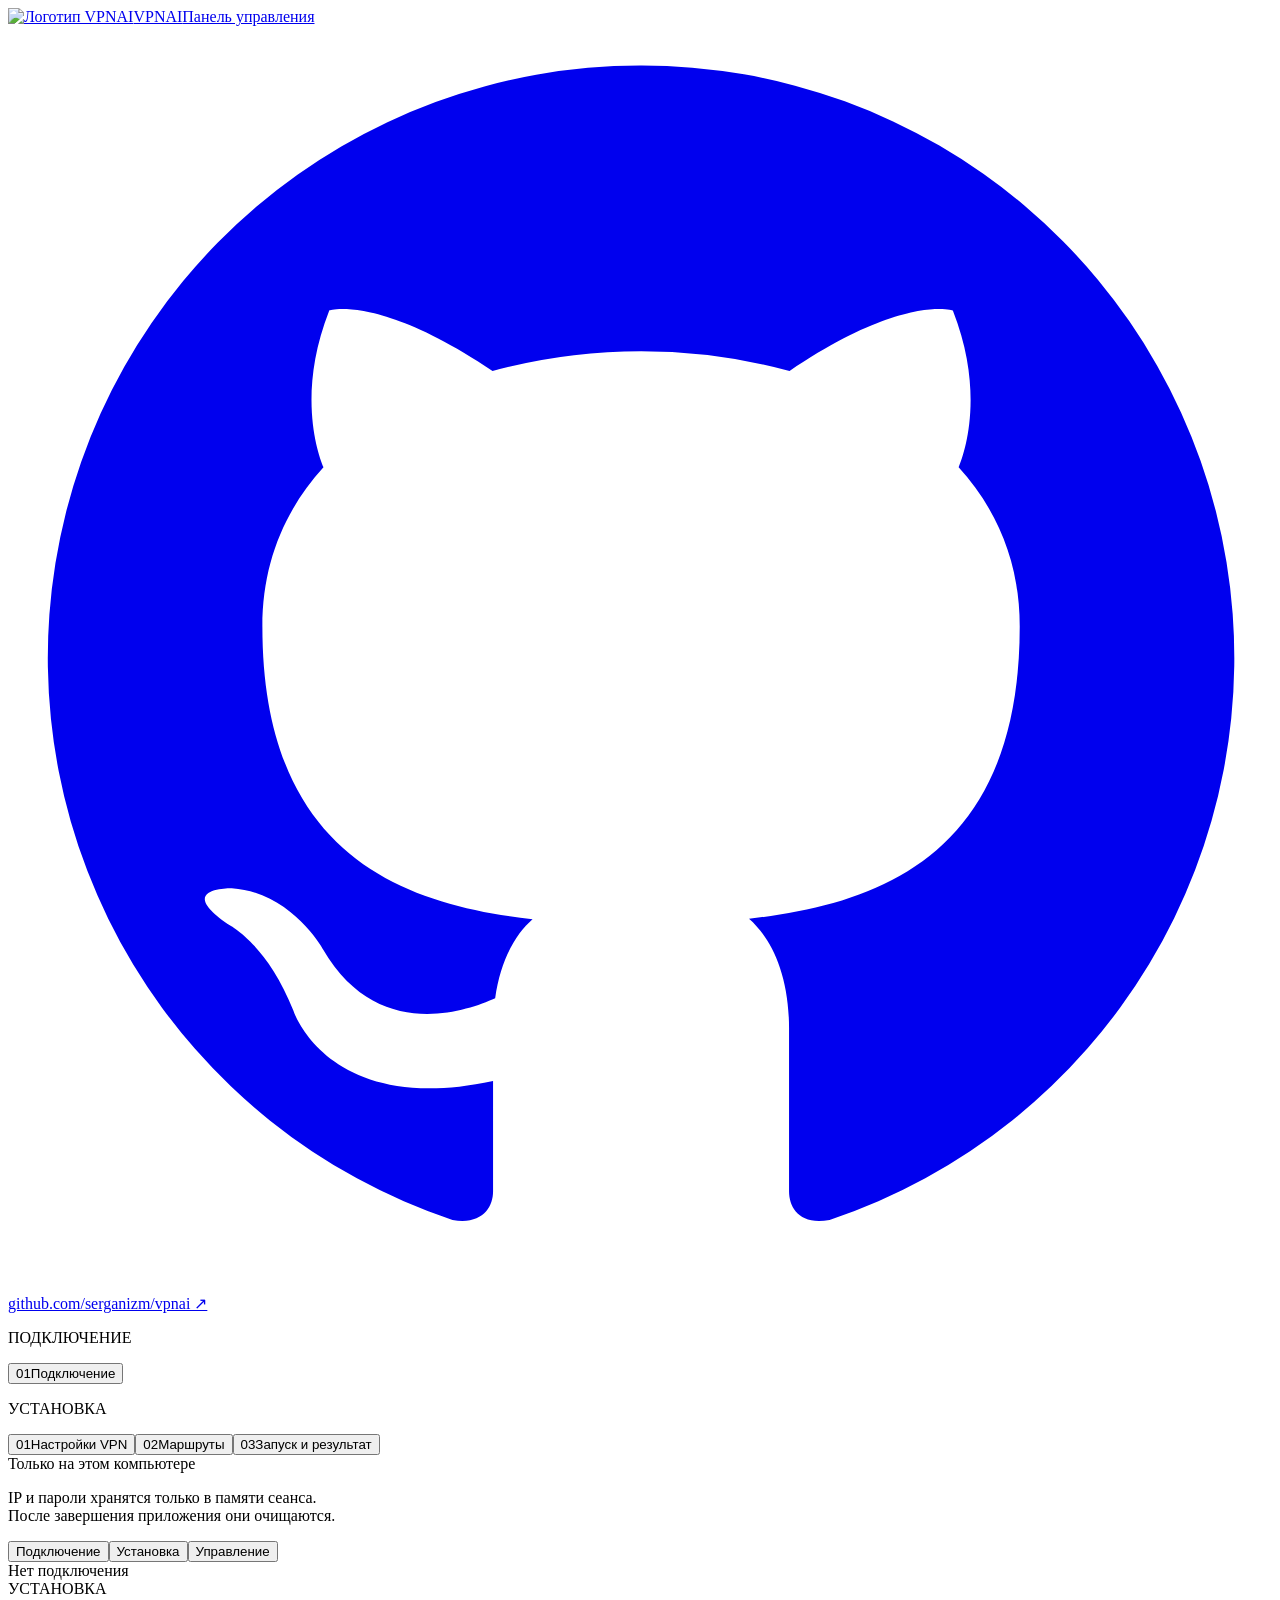
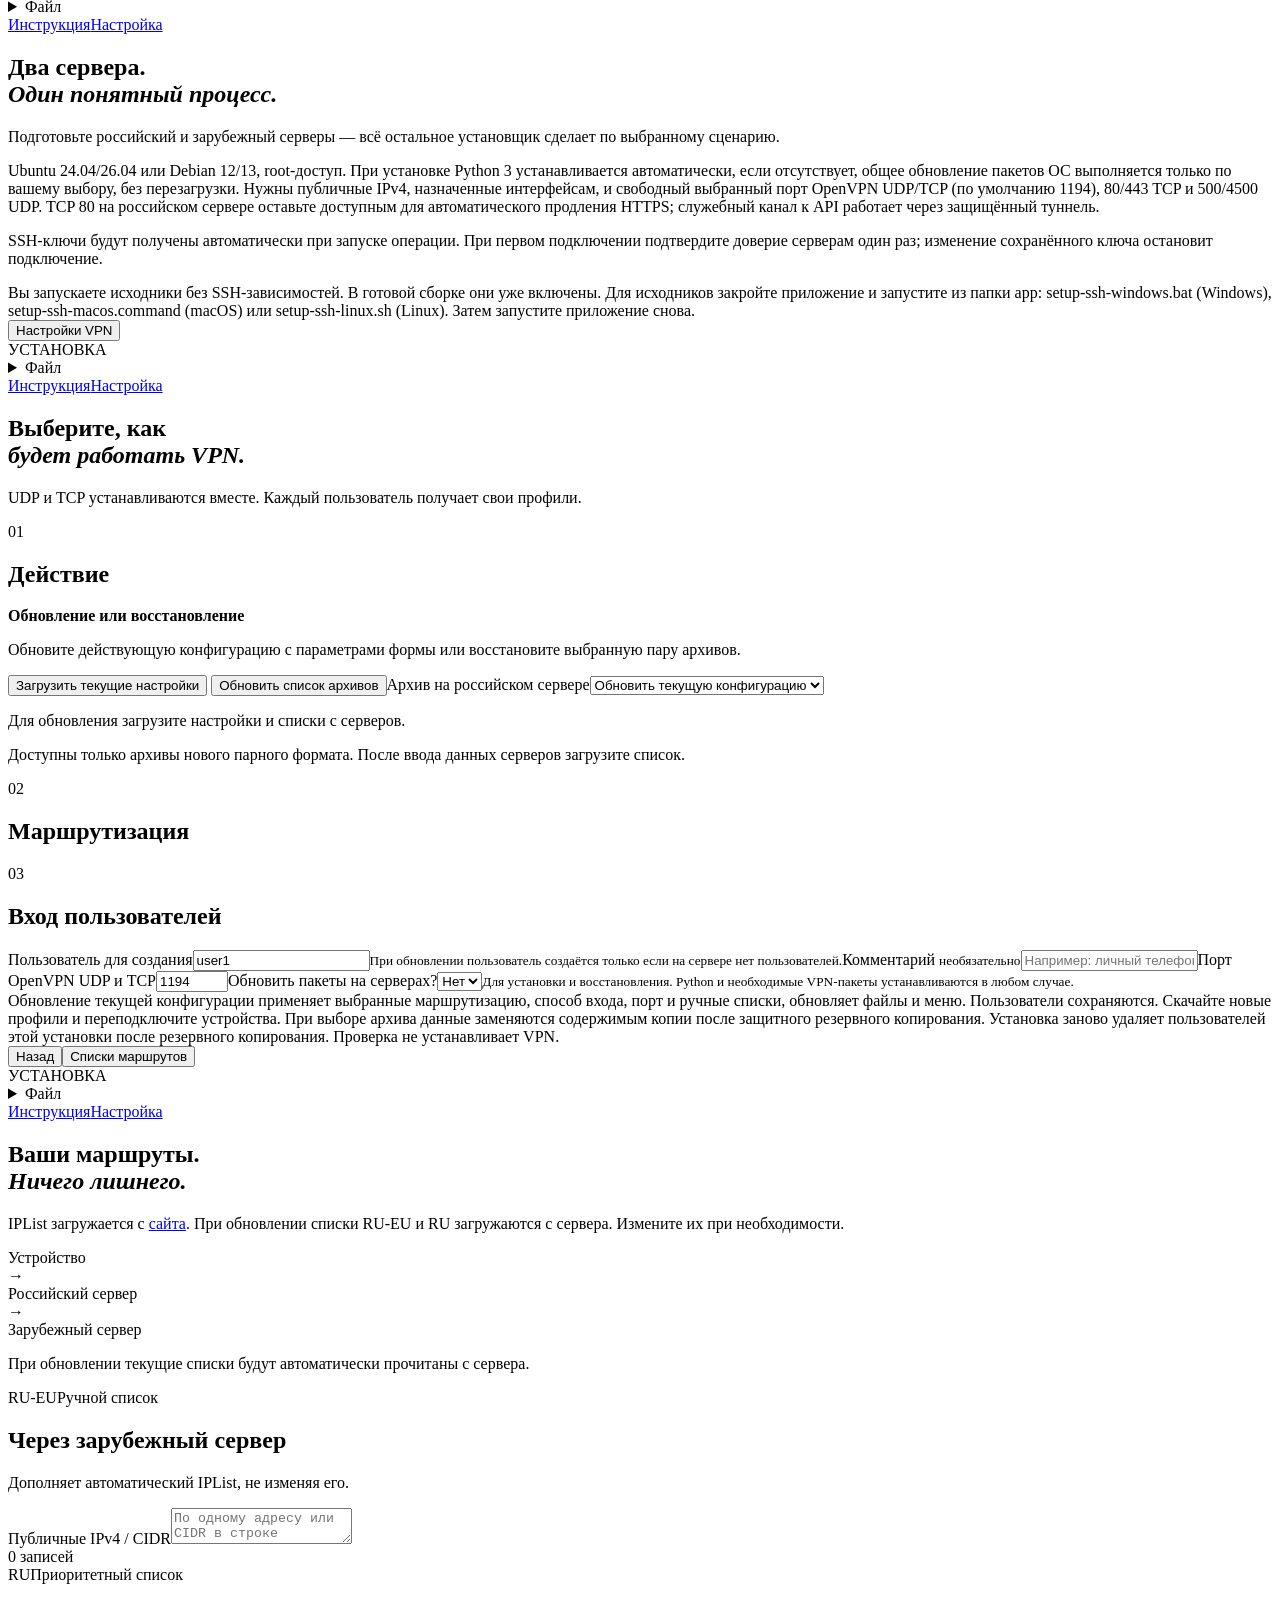
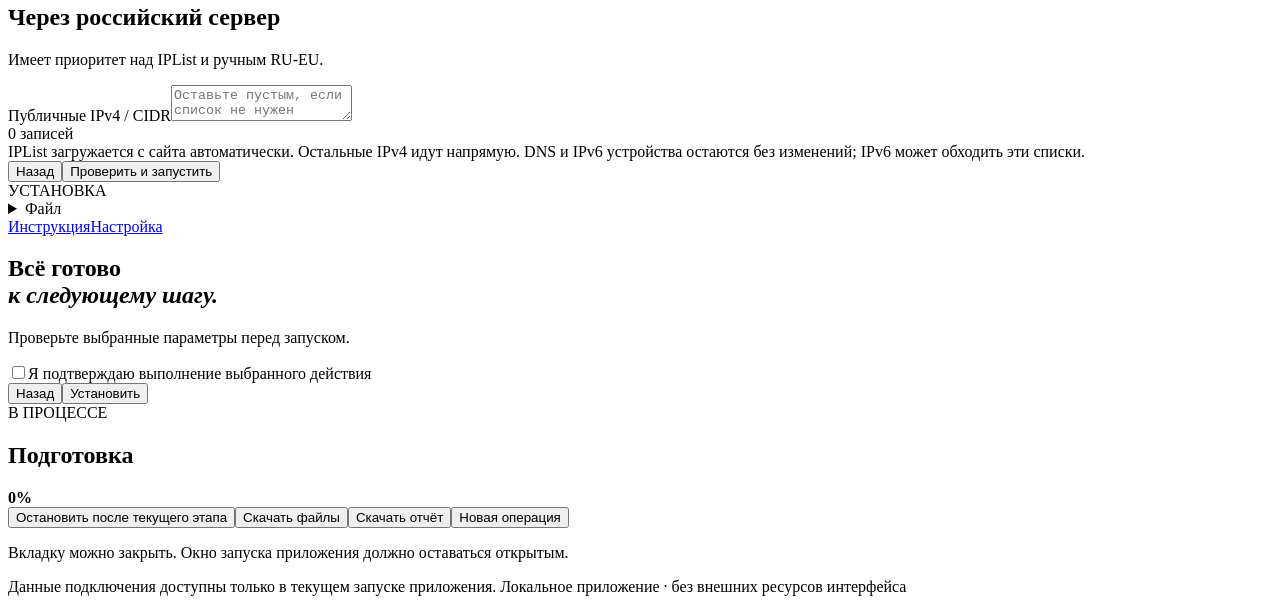
==== commit 9f98fb45: "Release 0.4.1: reliable SSH lock cleanup and automatic live configuration loading" ====
--- a/app/static/index.html
+++ b/app/static/index.html
@@ -12,7 +12,7 @@
 <div class="section-title"><span>02</span><h2>Маршрутизация</h2></div><div id="routes" class="choice-stack"></div>
 <div class="section-title"><span>03</span><h2>Вход пользователей</h2></div><div id="authChoices" class="choice-grid"></div>
 <div class="fields two"><label>Пользователь для создания<input id="initialUser" value="user1" autocomplete="off" maxlength="48"><small><span id="initialUserHint">При обновлении пользователь создаётся только если на сервере нет пользователей.</span></small></label><label>Комментарий <small>необязательно</small><input id="comment" placeholder="Например: личный телефон" maxlength="200"></label><label>Порт OpenVPN UDP и TCP<input id="vpnPort" type="number" min="1024" max="65535" value="1194"></label><label>Обновить пакеты на серверах?<select id="updatePackages"><option value="no">Нет</option><option value="yes">Да</option></select><small>Для установки и восстановления. Python и необходимые VPN-пакеты устанавливаются в любом случае.</small></label></div>
-<div class="notice">Обновление текущей конфигурации применяет выбранные маршрутизацию, способ входа, порт и ручные списки, обновляет файлы и меню. Пользователи сохраняются. Скачайте новые профили и переподключите устройства. При выборе архива данные заменяются содержимым копии после защитного резервного копирования. Установка заново удаляет пользователей этой установки после резервного копирования. Проверка не устанавливает VPN.</div><div class="footer-actions action-bar"><div class="action-buttons"><button class="primary back">Назад</button><button class="primary next">Списки маршрутов </button></div></div></section>
-<section class="page hidden" data-page="2"><div class="step-heading"><div class="eyebrow">УСТАНОВКА</div><nav class="help-menu" aria-label="Documentation"><details class="connection-file-menu"><summary>Файл</summary><div class="connection-file-popup"><button type="button" data-server-file-download>Скачать файл</button><button type="button" data-server-file-upload>Загрузить файл</button><p>Шаблон JSON для RU и EU. Можно загрузить .json или .txt с такой же структурой. Заполненный файл содержит пароли.</p></div></details><a href="/help" target="_blank" rel="noopener">Инструкция</a><a href="/docs/SETUP.md" target="_blank" rel="noopener">Настройка</a></nav></div><div class="page-intro"><div class="intro-copy"><h1>Ваши маршруты.<br><em>Ничего лишнего.</em></h1><p class="lead">IPList загружается с <a class="source-link" href="https://iplist.opencck.org/ru/" target="_blank" rel="noopener noreferrer">сайта</a>. При обновлении списки RU-EU и RU загружаются с сервера. Измените их при необходимости.</p></div></div><div class="route-diagram"><div>Устройство</div><span>→</span><div>Российский сервер</div><span>→</span><div>Зарубежный сервер</div></div><div class="server-grid"><div class="panel"><div class="panel-top"><span class="tag">RU-EU</span><span class="muted">Ручной список</span></div><h2>Через зарубежный сервер</h2><p>Дополняет автоматический IPList, не изменяя его.</p><label>Публичные IPv4 / CIDR<textarea id="euRoutes" spellcheck="false" placeholder="По одному адресу или CIDR в строке"></textarea></label><div class="count" id="euCount">0 записей</div></div><div class="panel"><div class="panel-top"><span class="tag green">RU</span><span class="muted">Приоритетный список</span></div><h2>Через российский сервер</h2><p>Имеет приоритет над IPList и ручным RU-EU.</p><label>Публичные IPv4 / CIDR<textarea id="ruRoutes" spellcheck="false" placeholder="Оставьте пустым, если список не нужен"></textarea></label><div class="count" id="ruCount">0 записей</div></div></div><div class="notice" id="routeNotice">IPList загружается с сайта автоматически. Остальные IPv4 идут напрямую. DNS и IPv6 устройства остаются без изменений; IPv6 может обходить эти списки.</div><div class="footer-actions action-bar"><div class="action-buttons"><button class="primary back">Назад</button><button class="primary next">Проверить и запустить </button></div></div></section>
+<div id="installationDNSPreview"></div><div class="notice">Обновление текущей конфигурации применяет выбранные маршрутизацию, способ входа, порт и ручные списки, обновляет файлы и меню. Пользователи сохраняются. Скачайте новые профили и переподключите устройства. При выборе архива данные заменяются содержимым копии после защитного резервного копирования. Установка заново удаляет пользователей этой установки после резервного копирования. Проверка не устанавливает VPN.</div><div class="footer-actions action-bar"><div class="action-buttons"><button class="primary back">Назад</button><button class="primary next">Списки маршрутов </button></div></div></section>
+<section class="page hidden" data-page="2"><div class="step-heading"><div class="eyebrow">УСТАНОВКА</div><nav class="help-menu" aria-label="Documentation"><details class="connection-file-menu"><summary>Файл</summary><div class="connection-file-popup"><button type="button" data-server-file-download>Скачать файл</button><button type="button" data-server-file-upload>Загрузить файл</button><p>Шаблон JSON для RU и EU. Можно загрузить .json или .txt с такой же структурой. Заполненный файл содержит пароли.</p></div></details><a href="/help" target="_blank" rel="noopener">Инструкция</a><a href="/docs/SETUP.md" target="_blank" rel="noopener">Настройка</a></nav></div><div class="page-intro"><div class="intro-copy"><h1>Ваши маршруты.<br><em>Ничего лишнего.</em></h1><p class="lead">IPList загружается с <a class="source-link" href="https://iplist.opencck.org/ru/" target="_blank" rel="noopener noreferrer">сайта</a>. При обновлении списки RU-EU и RU загружаются с сервера. Измените их при необходимости.</p></div></div><div class="route-diagram"><div>Устройство</div><span>→</span><div>Российский сервер</div><span>→</span><div>Зарубежный сервер</div></div><p class="muted small" id="routesSourceStatus">При обновлении текущие списки будут автоматически прочитаны с сервера.</p><div class="server-grid"><div class="panel"><div class="panel-top"><span class="tag">RU-EU</span><span class="muted">Ручной список</span></div><h2>Через зарубежный сервер</h2><p>Дополняет автоматический IPList, не изменяя его.</p><label>Публичные IPv4 / CIDR<textarea id="euRoutes" spellcheck="false" placeholder="По одному адресу или CIDR в строке"></textarea></label><div class="count" id="euCount">0 записей</div></div><div class="panel"><div class="panel-top"><span class="tag green">RU</span><span class="muted">Приоритетный список</span></div><h2>Через российский сервер</h2><p>Имеет приоритет над IPList и ручным RU-EU.</p><label>Публичные IPv4 / CIDR<textarea id="ruRoutes" spellcheck="false" placeholder="Оставьте пустым, если список не нужен"></textarea></label><div class="count" id="ruCount">0 записей</div></div></div><div class="notice" id="routeNotice">IPList загружается с сайта автоматически. Остальные IPv4 идут напрямую. DNS и IPv6 устройства остаются без изменений; IPv6 может обходить эти списки.</div><div class="footer-actions action-bar"><div class="action-buttons"><button class="primary back">Назад</button><button class="primary next">Проверить и запустить </button></div></div></section>
 <section class="page hidden" data-page="3"><div class="step-heading"><div class="eyebrow">УСТАНОВКА</div><nav class="help-menu" aria-label="Documentation"><details class="connection-file-menu"><summary>Файл</summary><div class="connection-file-popup"><button type="button" data-server-file-download>Скачать файл</button><button type="button" data-server-file-upload>Загрузить файл</button><p>Шаблон JSON для RU и EU. Можно загрузить .json или .txt с такой же структурой. Заполненный файл содержит пароли.</p></div></details><a href="/help" target="_blank" rel="noopener">Инструкция</a><a href="/docs/SETUP.md" target="_blank" rel="noopener">Настройка</a></nav></div><div class="page-intro"><div class="intro-copy"><h1>Всё готово<br><em>к следующему шагу.</em></h1></div></div><p class="lead" id="reviewSubtitle">Проверьте выбранные параметры перед запуском.</p><div id="summary" class="summary"></div><div id="destructive" class="notice danger hidden"><p id="destructiveDescription"></p><label class="check"><input id="confirmation" type="checkbox">Я подтверждаю выполнение выбранного действия</label></div><div class="footer-actions action-bar"><div id="runControls" class="action-buttons"><button class="primary back">Назад</button><button id="start" class="primary">Установить </button></div></div><div id="progressPanel" class="panel hidden"><div class="progress-head"><div><span id="runBadge" class="pill">В ПРОЦЕССЕ</span><h2 id="phase">Подготовка</h2></div><strong id="percentage">0%</strong></div><div class="progress-track"><div id="progressBar"></div></div><div class="log" id="log" aria-live="polite"></div><div class="result hidden" id="result"></div><div class="result-actions"><button id="cancel" class="secondary">Остановить после текущего этапа</button><button id="download" class="primary hidden">Скачать файлы</button><button id="report" class="secondary hidden">Скачать отчёт</button><button id="again" class="secondary hidden">Новая операция</button></div><p class="muted small">Вкладку можно закрыть. Окно запуска приложения должно оставаться открытым.</p></div></section>
 </div><footer><span class="session-note">Данные подключения доступны только в текущем запуске приложения.</span> <span>Локальное приложение · без внешних ресурсов интерфейса</span></footer></main></div></body></html>
